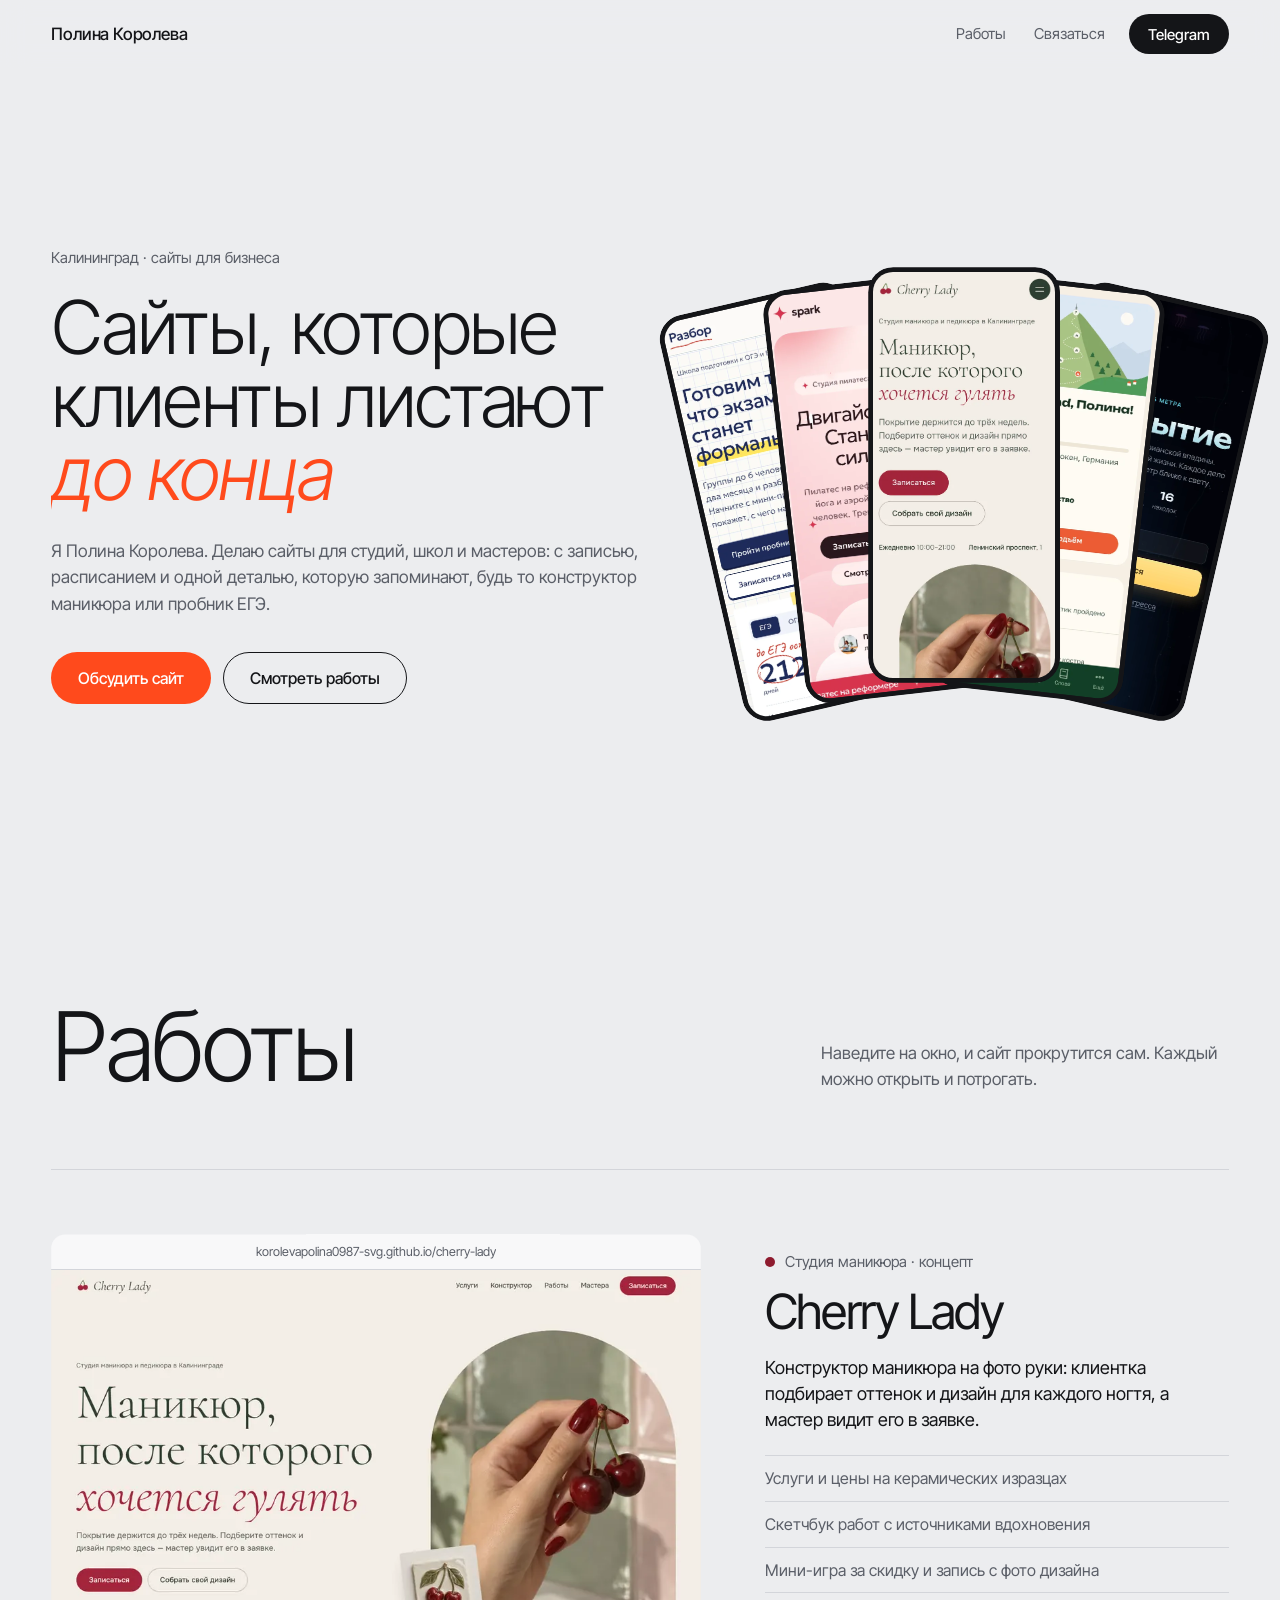
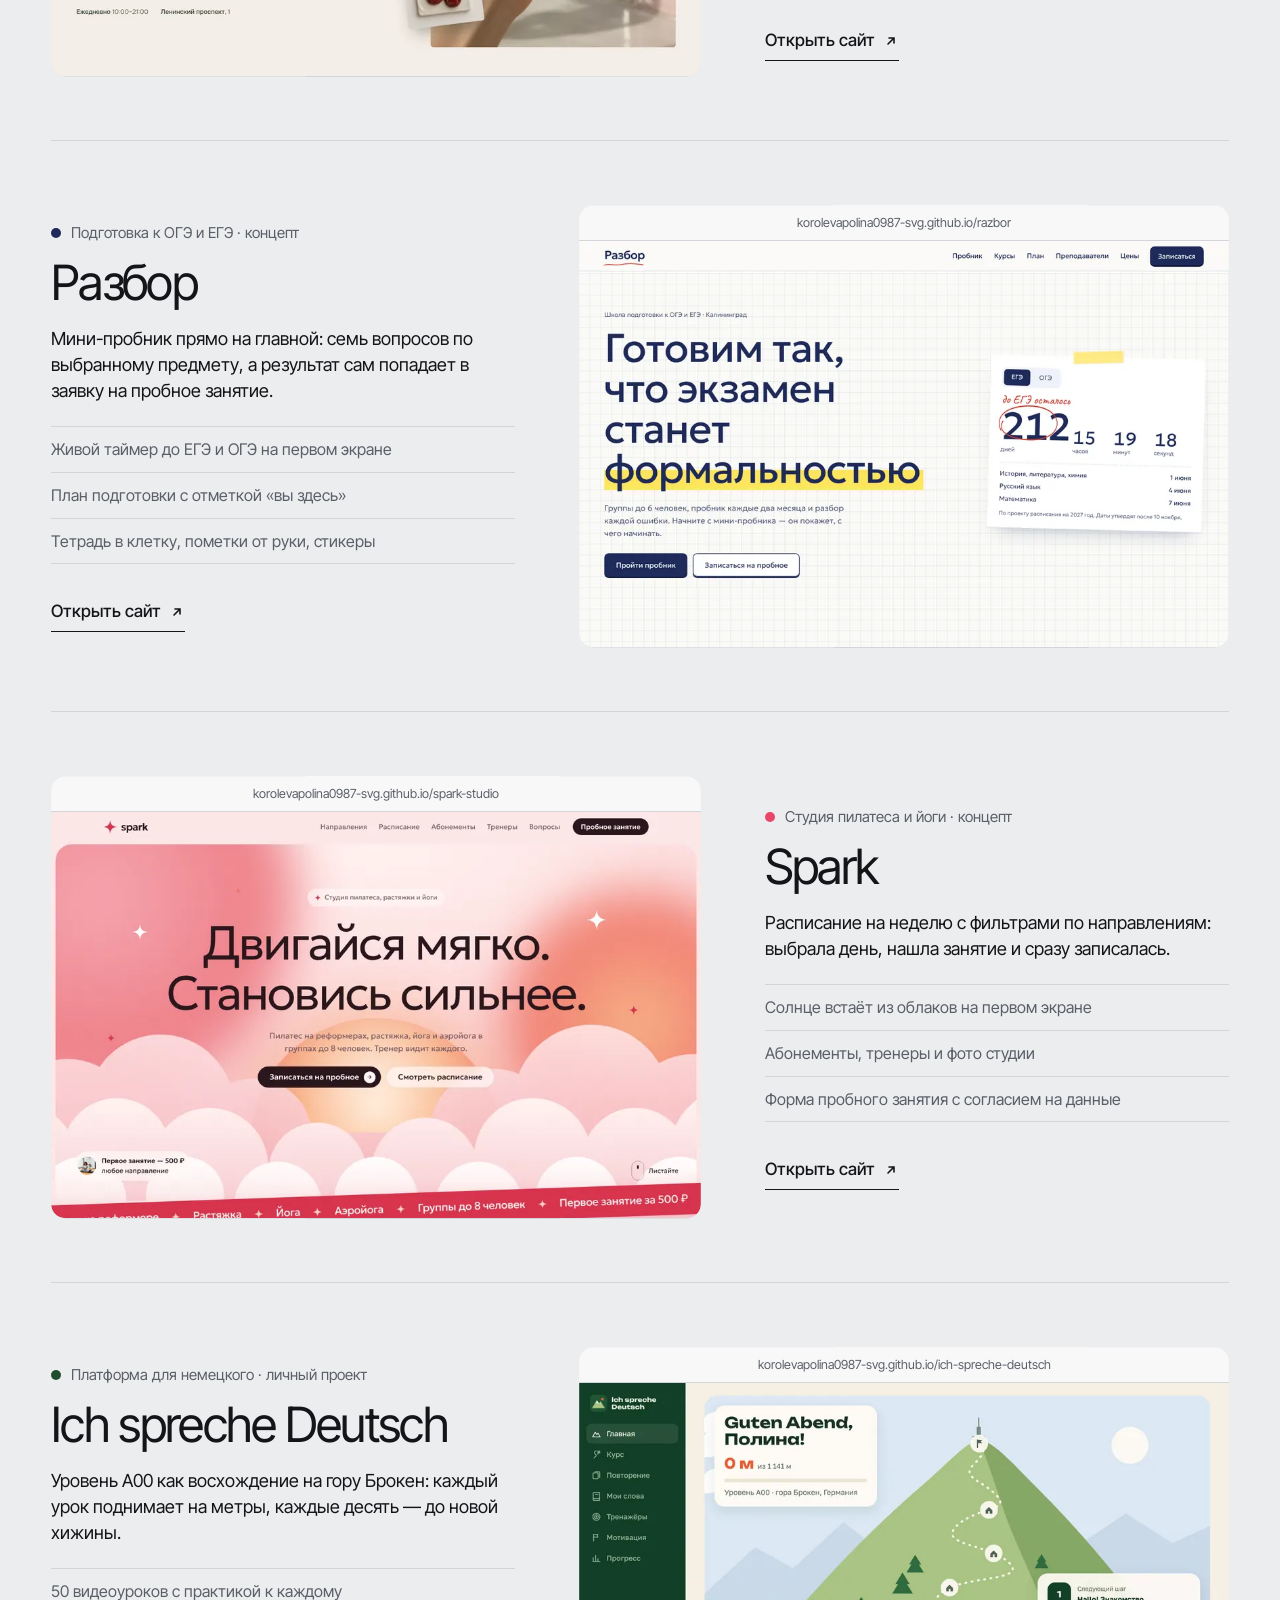
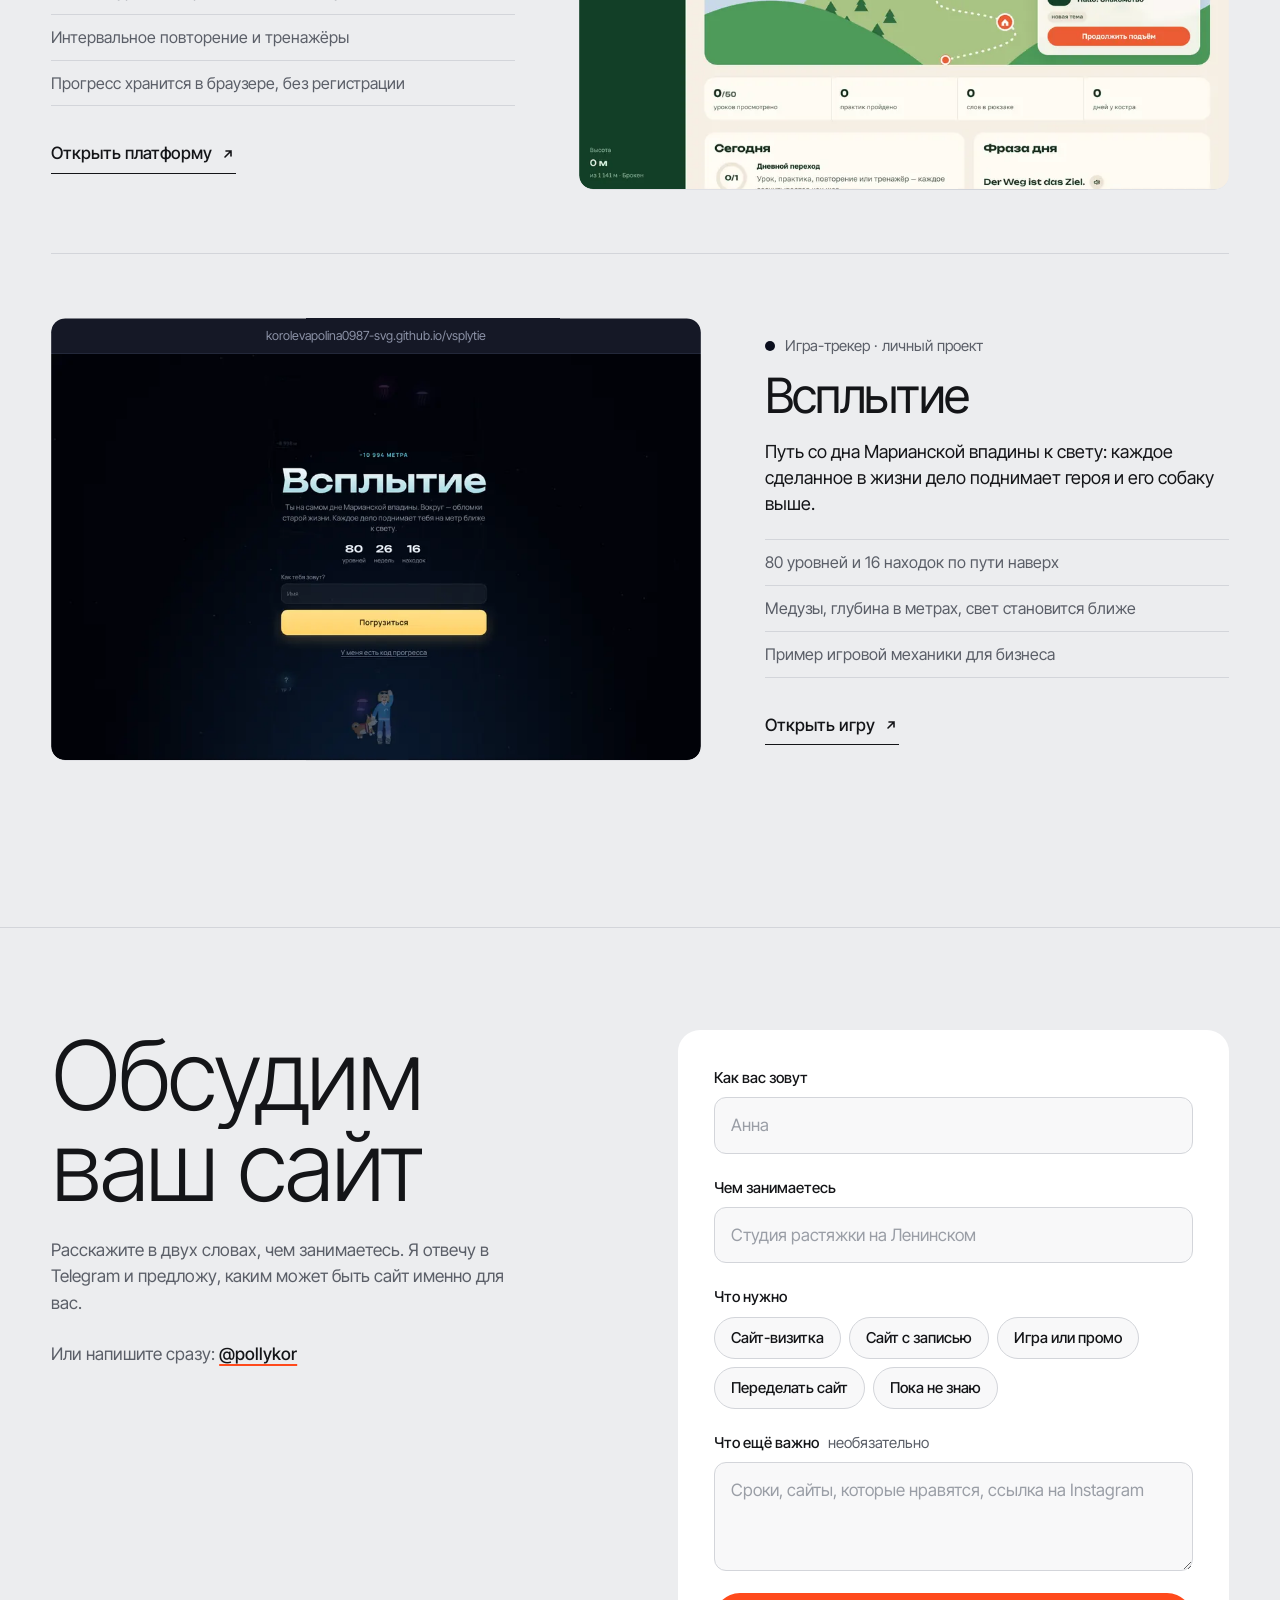
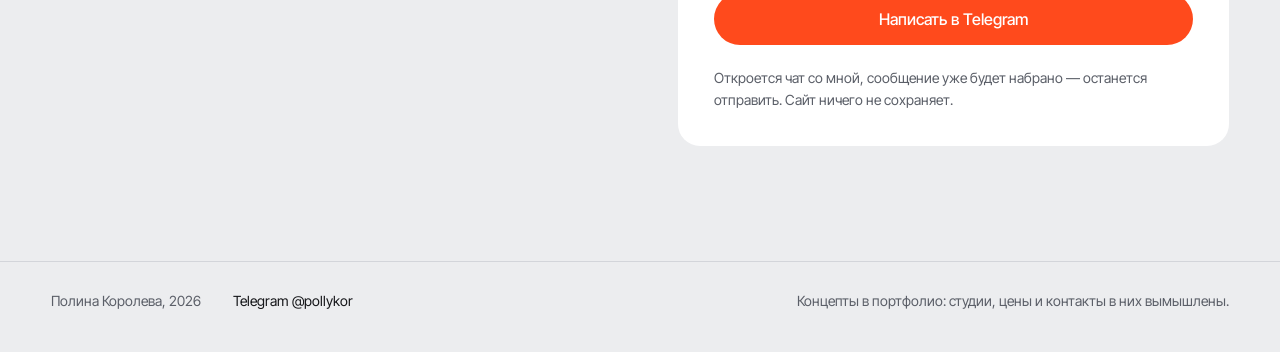
==== index.html @ 0d06ce88 "Add files via upload" ====
<!doctype html>
<html lang="ru">
<head>
<meta charset="utf-8">
<meta name="viewport" content="width=device-width, initial-scale=1">
<title>Полина Королева — сайты для бизнеса</title>
<meta name="description" content="Сайты для студий, школ и мастеров в Калининграде: с записью, расписанием и деталью, которую запоминают. Портфолио Полины Королевой.">
<meta property="og:title" content="Полина Королева — сайты для бизнеса">
<meta property="og:description" content="Пять работ: студия маникюра, школа подготовки к ЕГЭ, студия пилатеса, платформа для немецкого и игра-трекер.">
<meta property="og:image" content="assets/img/cherry-lady-phone.webp">
<meta name="theme-color" content="#ECEDEF">
<link rel="preload" href="assets/fonts/inter-tight-cyrillic-300-normal.woff2" as="font" type="font/woff2" crossorigin>
<link rel="stylesheet" href="assets/css/style.css">
<script>document.documentElement.classList.add("js")</script>
</head>
<body>

<header class="top" id="top">
  <a class="top__name" href="#top">Полина Королева</a>
  <nav class="top__nav" aria-label="Разделы">
    <a href="#works">Работы</a>
    <a href="#contact">Связаться</a>
  </nav>
  <a class="btn btn--small" href="https://t.me/pollykor" target="_blank" rel="noopener">Telegram</a>
</header>

<main>
  <section class="hero" aria-labelledby="hero-title">
    <div class="hero__text">
      <p class="kicker" data-load style="--d:0ms">Калининград · сайты для бизнеса</p>
      <h1 class="hero__title" id="hero-title">
        <span class="ln"><span style="--i:0">Сайты, которые</span></span>
        <span class="ln"><span style="--i:1">клиенты листают</span></span>
        <span class="ln"><span style="--i:2"><em>до конца</em></span></span>
      </h1>
      <p class="hero__lead" data-load style="--d:520ms">Я Полина Королева. Делаю сайты для студий, школ и мастеров: с записью, расписанием и одной деталью, которую запоминают, будь то конструктор маникюра или пробник ЕГЭ.</p>
      <div class="hero__actions" data-load style="--d:640ms">
        <a class="btn btn--signal" href="#contact" data-magnet>Обсудить сайт</a>
        <a class="btn btn--ghost" href="#works">Смотреть работы</a>
      </div>
    </div>

    <div class="fan" data-fan aria-label="Экраны работ на телефоне">
      <a class="phone" href="#w-razbor" style="--k:-2;--a:2;--tone:#1E2A5A" aria-label="Разбор">
        <img src="assets/img/razbor-phone.webp" alt="Первый экран сайта «Разбор» на телефоне" width="540" height="1169">
      </a>
      <a class="phone" href="#w-spark" style="--k:-1;--a:1;--tone:#E8476A" aria-label="Spark">
        <img src="assets/img/spark-phone.webp" alt="Первый экран сайта Spark на телефоне" width="540" height="1169">
      </a>
      <a class="phone phone--front" href="#w-cherry" style="--k:0;--a:0;--tone:#8E1B2E" aria-label="Cherry Lady">
        <img src="assets/img/cherry-lady-phone.webp" alt="Первый экран сайта Cherry Lady на телефоне" width="540" height="1169">
      </a>
      <a class="phone" href="#w-deutsch" style="--k:1;--a:1;--tone:#1F4D2E" aria-label="Ich spreche Deutsch">
        <img src="assets/img/deutsch-phone.webp" alt="Главный экран платформы Ich spreche Deutsch на телефоне" width="540" height="1169">
      </a>
      <a class="phone" href="#w-vsplytie" style="--k:2;--a:2;--tone:#0B0F1E" aria-label="Всплытие">
        <img src="assets/img/vsplytie-phone.webp" alt="Заставка игры «Всплытие» на телефоне" width="540" height="1169">
      </a>
    </div>
  </section>

  <section class="works" id="works" aria-labelledby="works-title">
    <div class="sec-head">
      <h2 id="works-title" data-split>Работы</h2>
      <p class="sec-head__note"><span class="only-hover">Наведите на окно, и сайт прокрутится сам.</span><span class="only-touch">Окна листают сайты сами.</span> Каждый можно открыть и потрогать.</p>
    </div>

    <article class="work" id="w-cherry" style="--tone:#8E1B2E">
      <a class="win" href="https://korolevapolina0987-svg.github.io/cherry-lady/" target="_blank" rel="noopener" aria-label="Открыть сайт Cherry Lady в новой вкладке">
        <span class="win__bar"><span class="win__url">korolevapolina0987-svg.github.io/cherry-lady</span></span>
        <span class="win__view"><img src="assets/img/cherry-lady-site.webp" alt="Сайт Cherry Lady целиком: услуги-изразцы, конструктор маникюра, скетчбук работ, мастера и запись" width="960" height="4895" loading="lazy"></span>
      </a>
      <div class="work__text">
        <p class="work__type"><i class="dot"></i>Студия маникюра · концепт</p>
        <h3 class="work__name">Cherry Lady</h3>
        <p class="work__key">Конструктор маникюра на фото руки: клиентка подбирает оттенок и дизайн для каждого ногтя, а мастер видит его в заявке.</p>
        <ul class="work__list">
          <li>Услуги и цены на керамических изразцах</li>
          <li>Скетчбук работ с источниками вдохновения</li>
          <li>Мини-игра за скидку и запись с фото дизайна</li>
        </ul>
        <a class="link" href="https://korolevapolina0987-svg.github.io/cherry-lady/" target="_blank" rel="noopener">Открыть сайт<svg viewBox="0 0 16 16" aria-hidden="true"><path d="M5 11 11 5M6 5h5v5"/></svg></a>
      </div>
    </article>

    <article class="work work--flip" id="w-razbor" style="--tone:#1E2A5A">
      <a class="win" href="https://korolevapolina0987-svg.github.io/razbor/" target="_blank" rel="noopener" aria-label="Открыть сайт «Разбор» в новой вкладке">
        <span class="win__bar"><span class="win__url">korolevapolina0987-svg.github.io/razbor</span></span>
        <span class="win__view"><img src="assets/img/razbor-site.webp" alt="Сайт «Разбор» целиком: таймер до экзамена, мини-пробник, курсы, план подготовки, преподаватели и цены" width="960" height="4022" loading="lazy"></span>
      </a>
      <div class="work__text">
        <p class="work__type"><i class="dot"></i>Подготовка к ОГЭ и ЕГЭ · концепт</p>
        <h3 class="work__name">Разбор</h3>
        <p class="work__key">Мини-пробник прямо на главной: семь вопросов по выбранному предмету, а результат сам попадает в заявку на пробное занятие.</p>
        <ul class="work__list">
          <li>Живой таймер до ЕГЭ и ОГЭ на первом экране</li>
          <li>План подготовки с отметкой «вы здесь»</li>
          <li>Тетрадь в клетку, пометки от руки, стикеры</li>
        </ul>
        <a class="link" href="https://korolevapolina0987-svg.github.io/razbor/" target="_blank" rel="noopener">Открыть сайт<svg viewBox="0 0 16 16" aria-hidden="true"><path d="M5 11 11 5M6 5h5v5"/></svg></a>
      </div>
    </article>

    <article class="work" id="w-spark" style="--tone:#E8476A">
      <a class="win" href="https://korolevapolina0987-svg.github.io/spark-studio/" target="_blank" rel="noopener" aria-label="Открыть сайт Spark в новой вкладке">
        <span class="win__bar"><span class="win__url">korolevapolina0987-svg.github.io/spark-studio</span></span>
        <span class="win__view"><img src="assets/img/spark-site.webp" alt="Сайт Spark целиком: облака и солнце на первом экране, направления, расписание, абонементы, тренеры и запись" width="960" height="5259" loading="lazy"></span>
      </a>
      <div class="work__text">
        <p class="work__type"><i class="dot"></i>Студия пилатеса и йоги · концепт</p>
        <h3 class="work__name">Spark</h3>
        <p class="work__key">Расписание на неделю с фильтрами по направлениям: выбрала день, нашла занятие и сразу записалась.</p>
        <ul class="work__list">
          <li>Солнце встаёт из облаков на первом экране</li>
          <li>Абонементы, тренеры и фото студии</li>
          <li>Форма пробного занятия с согласием на данные</li>
        </ul>
        <a class="link" href="https://korolevapolina0987-svg.github.io/spark-studio/" target="_blank" rel="noopener">Открыть сайт<svg viewBox="0 0 16 16" aria-hidden="true"><path d="M5 11 11 5M6 5h5v5"/></svg></a>
      </div>
    </article>

    <article class="work work--flip" id="w-deutsch" style="--tone:#1F4D2E">
      <a class="win" href="https://korolevapolina0987-svg.github.io/ich-spreche-deutsch/" target="_blank" rel="noopener" aria-label="Открыть платформу Ich spreche Deutsch в новой вкладке">
        <span class="win__bar"><span class="win__url">korolevapolina0987-svg.github.io/ich-spreche-deutsch</span></span>
        <span class="win__view"><img src="assets/img/deutsch-site.webp" alt="Платформа Ich spreche Deutsch: гора Брокен с тропой уроков, курс, тренажёры и награды" width="960" height="2400" loading="lazy"></span>
      </a>
      <div class="work__text">
        <p class="work__type"><i class="dot"></i>Платформа для немецкого · личный проект</p>
        <h3 class="work__name">Ich spreche Deutsch</h3>
        <p class="work__key">Уровень A00 как восхождение на гору Брокен: каждый урок поднимает на метры, каждые десять — до новой хижины.</p>
        <ul class="work__list">
          <li>50 видеоуроков с практикой к каждому</li>
          <li>Интервальное повторение и тренажёры</li>
          <li>Прогресс хранится в браузере, без регистрации</li>
        </ul>
        <a class="link" href="https://korolevapolina0987-svg.github.io/ich-spreche-deutsch/" target="_blank" rel="noopener">Открыть платформу<svg viewBox="0 0 16 16" aria-hidden="true"><path d="M5 11 11 5M6 5h5v5"/></svg></a>
      </div>
    </article>

    <article class="work" id="w-vsplytie" style="--tone:#0B0F1E">
      <a class="win win--dark" href="https://korolevapolina0987-svg.github.io/vsplytie/" target="_blank" rel="noopener" aria-label="Открыть игру «Всплытие» в новой вкладке">
        <span class="win__bar"><span class="win__url">korolevapolina0987-svg.github.io/vsplytie</span></span>
        <span class="win__view"><img src="assets/img/vsplytie-site.webp" alt="Игра «Всплытие»: заставка и герой с собакой на дне Марианской впадины" width="960" height="1200" loading="lazy"></span>
      </a>
      <div class="work__text">
        <p class="work__type"><i class="dot"></i>Игра-трекер · личный проект</p>
        <h3 class="work__name">Всплытие</h3>
        <p class="work__key">Путь со дна Марианской впадины к свету: каждое сделанное в жизни дело поднимает героя и его собаку выше.</p>
        <ul class="work__list">
          <li>80 уровней и 16 находок по пути наверх</li>
          <li>Медузы, глубина в метрах, свет становится ближе</li>
          <li>Пример игровой механики для бизнеса</li>
        </ul>
        <a class="link" href="https://korolevapolina0987-svg.github.io/vsplytie/" target="_blank" rel="noopener">Открыть игру<svg viewBox="0 0 16 16" aria-hidden="true"><path d="M5 11 11 5M6 5h5v5"/></svg></a>
      </div>
    </article>
  </section>

  <section class="contact" id="contact" aria-labelledby="contact-title">
    <div class="contact__intro">
      <h2 id="contact-title" data-split>Обсудим ваш сайт</h2>
      <p>Расскажите в двух словах, чем занимаетесь. Я отвечу в Telegram и предложу, каким может быть сайт именно для вас.</p>
      <p class="contact__direct">Или напишите сразу: <a href="https://t.me/pollykor" target="_blank" rel="noopener">@pollykor</a></p>
    </div>

    <form class="form" id="brief" novalidate>
      <div class="field">
        <label for="f-name">Как вас зовут</label>
        <input id="f-name" name="name" type="text" autocomplete="given-name" required placeholder="Анна">
        <span class="field__err">Напишите имя, чтобы я знала, как к вам обращаться</span>
      </div>
      <div class="field">
        <label for="f-biz">Чем занимаетесь</label>
        <input id="f-biz" name="biz" type="text" required placeholder="Студия растяжки на Ленинском">
        <span class="field__err">Пара слов о бизнесе, и я пойму, с чего начать</span>
      </div>
      <fieldset class="field">
        <legend>Что нужно</legend>
        <div class="chips">
          <label class="chip"><input type="checkbox" name="need" value="сайт-визитка"><span>Сайт-визитка</span></label>
          <label class="chip"><input type="checkbox" name="need" value="сайт с записью или заявками"><span>Сайт с записью</span></label>
          <label class="chip"><input type="checkbox" name="need" value="игра или промо для клиентов"><span>Игра или промо</span></label>
          <label class="chip"><input type="checkbox" name="need" value="переделать старый сайт"><span>Переделать сайт</span></label>
          <label class="chip"><input type="checkbox" name="need" value="пока не знаю, нужен совет"><span>Пока не знаю</span></label>
        </div>
      </fieldset>
      <div class="field">
        <label for="f-msg">Что ещё важно <span class="opt">необязательно</span></label>
        <textarea id="f-msg" name="msg" rows="3" placeholder="Сроки, сайты, которые нравятся, ссылка на Instagram"></textarea>
      </div>
      <button class="btn btn--signal btn--wide" type="submit"><span class="btn__label" data-label>Написать в Telegram</span></button>
      <p class="form__note" data-note>Откроется чат со мной, сообщение уже будет набрано — останется отправить. Сайт ничего не сохраняет.</p>
    </form>
  </section>
</main>

<footer class="foot">
  <span>Полина Королева, 2026</span>
  <a href="https://t.me/pollykor" target="_blank" rel="noopener">Telegram @pollykor</a>
  <span class="foot__note">Концепты в портфолио: студии, цены и контакты в них вымышлены.</span>
</footer>

<div class="cursor" aria-hidden="true"><span>Открыть сайт</span></div>

<script src="assets/js/main.js" defer></script>
</body>
</html>
---- assets/css/style.css ----
@font-face{font-family:"Inter Tight";font-style:normal;font-weight:300;font-display:swap;src:url(../fonts/inter-tight-cyrillic-300-normal.woff2) format("woff2");unicode-range:U+0301,U+0400-045F,U+0490-0491,U+04B0-04B1,U+2116}
@font-face{font-family:"Inter Tight";font-style:normal;font-weight:300;font-display:swap;src:url(../fonts/inter-tight-latin-300-normal.woff2) format("woff2");unicode-range:U+0000-00FF,U+0131,U+0152-0153,U+02BB-02BC,U+02C6,U+02DA,U+02DC,U+2000-206F,U+20AC,U+2122,U+2191,U+2193,U+2212,U+2215,U+FEFF,U+FFFD}
@font-face{font-family:"Inter Tight";font-style:italic;font-weight:300;font-display:swap;src:url(../fonts/inter-tight-cyrillic-300-italic.woff2) format("woff2");unicode-range:U+0301,U+0400-045F,U+0490-0491,U+04B0-04B1,U+2116}
@font-face{font-family:"Inter Tight";font-style:italic;font-weight:300;font-display:swap;src:url(../fonts/inter-tight-latin-300-italic.woff2) format("woff2");unicode-range:U+0000-00FF,U+0131,U+0152-0153,U+02BB-02BC,U+02C6,U+02DA,U+02DC,U+2000-206F,U+20AC,U+2122,U+2191,U+2193,U+2212,U+2215,U+FEFF,U+FFFD}
@font-face{font-family:"Inter Tight";font-style:normal;font-weight:400;font-display:swap;src:url(../fonts/inter-tight-cyrillic-400-normal.woff2) format("woff2");unicode-range:U+0301,U+0400-045F,U+0490-0491,U+04B0-04B1,U+2116}
@font-face{font-family:"Inter Tight";font-style:normal;font-weight:400;font-display:swap;src:url(../fonts/inter-tight-latin-400-normal.woff2) format("woff2");unicode-range:U+0000-00FF,U+0131,U+0152-0153,U+02BB-02BC,U+02C6,U+02DA,U+02DC,U+2000-206F,U+20AC,U+2122,U+2191,U+2193,U+2212,U+2215,U+FEFF,U+FFFD}
@font-face{font-family:"Inter Tight";font-style:normal;font-weight:500;font-display:swap;src:url(../fonts/inter-tight-cyrillic-500-normal.woff2) format("woff2");unicode-range:U+0301,U+0400-045F,U+0490-0491,U+04B0-04B1,U+2116}
@font-face{font-family:"Inter Tight";font-style:normal;font-weight:500;font-display:swap;src:url(../fonts/inter-tight-latin-500-normal.woff2) format("woff2");unicode-range:U+0000-00FF,U+0131,U+0152-0153,U+02BB-02BC,U+02C6,U+02DA,U+02DC,U+2000-206F,U+20AC,U+2122,U+2191,U+2193,U+2212,U+2215,U+FEFF,U+FFFD}

:root{
  /* мир: витрина — спокойный туман, графит и один сигнальный цвет */
  --fog:#ECEDEF;
  --paper:#F8F8F9;
  --white:#FFFFFF;
  --ink:#141518;
  --graphite:#5B5F68;
  --line:#D3D5DA;
  --signal:#FF4A1C;
  --signal-ink:#D93A10;

  --font:"Inter Tight",system-ui,-apple-system,"Segoe UI",sans-serif;
  --r-win:14px; --r-card:22px;
  --pad:clamp(16px,4vw,56px);
  --max:1280px;

  --ease-out:cubic-bezier(.22,1,.36,1);
  --ease-expo:cubic-bezier(.16,1,.3,1);
  --ease-in-out:cubic-bezier(.76,0,.24,1);
  --ease-soft:cubic-bezier(.33,1,.68,1);
  --t-press:140ms; --t-hover:180ms; --t-ui:240ms;
}

*,*::before,*::after{box-sizing:border-box}
html{-webkit-text-size-adjust:100%;scroll-behavior:smooth;scroll-padding-top:80px}
body{margin:0;background:var(--fog);color:var(--ink);font:400 17px/1.55 var(--font);-webkit-font-smoothing:antialiased}
main{overflow-x:clip}
img{display:block;max-width:100%;height:auto}
a{color:inherit}
::selection{background:var(--signal);color:#fff}
:focus-visible{outline:2px solid var(--signal);outline-offset:3px;border-radius:6px}
h1,h2,h3{margin:0;font-weight:300;letter-spacing:-.035em}
p{margin:0}

/* кнопки */
.btn{display:inline-flex;align-items:center;justify-content:center;gap:10px;min-height:52px;padding:0 26px;border-radius:999px;border:1px solid transparent;font:500 16px/1 var(--font);text-decoration:none;cursor:pointer;transition:background var(--t-hover) var(--ease-out),color var(--t-hover),border-color var(--t-hover),transform var(--t-press) var(--ease-out),translate .5s var(--ease-out)}
.btn:active{transform:scale(.96)}
.btn--signal{background:var(--signal);color:#fff}
.btn--ghost{border-color:var(--ink);color:var(--ink)}
.btn--small{min-height:40px;padding:0 18px;font-size:15px;background:var(--ink);color:#fff}
.btn--wide{width:100%}
@media (hover:hover) and (pointer:fine){
  .btn--signal:hover{background:var(--signal-ink)}
  .btn--ghost:hover{background:var(--ink);color:#fff}
  .btn--small:hover{background:var(--signal)}
}

/* шапка */
.top{position:sticky;top:0;z-index:20;display:flex;align-items:center;gap:24px;padding:14px var(--pad);background:color-mix(in srgb,var(--fog) 82%,transparent);backdrop-filter:blur(14px);-webkit-backdrop-filter:blur(14px);border-bottom:1px solid transparent;transition:border-color var(--t-ui)}
.top.is-scrolled{border-bottom-color:var(--line)}
.top__name{font-weight:500;font-size:17px;letter-spacing:-.01em;text-decoration:none;margin-right:auto}
.top__nav{display:flex;gap:28px}
.top__nav a{text-decoration:none;color:var(--graphite);font-size:15px;transition:color var(--t-hover)}
.top__nav a:hover{color:var(--ink)}
@media (max-width:640px){.top__nav{display:none}}

/* первый экран */
.hero{max-width:var(--max);margin:0 auto;padding:clamp(40px,8vh,96px) var(--pad) clamp(64px,10vh,120px);display:grid;grid-template-columns:minmax(0,1.15fr) minmax(0,1fr);gap:40px;align-items:center;min-height:calc(100svh - 70px)}
.kicker{font-size:15px;color:var(--graphite);margin-bottom:22px}
.hero__title{font-size:clamp(44px,5.8vw,92px);line-height:.98}
.hero__title em{font-style:italic;color:var(--signal)}
.ln{display:block;overflow:clip;padding-bottom:.1em;margin-bottom:-.1em}
.ln>span{display:inline-block}
.hero__lead{max-width:34em;margin-top:28px;color:var(--graphite);font-size:clamp(17px,1.35vw,19px)}
.hero__actions{display:flex;flex-wrap:wrap;gap:12px;margin-top:34px}

/* веер телефонов — главный момент */
.fan{--w:clamp(150px,15vw,224px);--step:calc(var(--w)*.44);--mx:0;--my:0;position:relative;height:calc(var(--w)*2.35);display:grid;place-items:center}
.phone{position:absolute;left:50%;top:50%;width:var(--w);aspect-ratio:540/1169;margin:calc(var(--w)*-1.0825) 0 0 calc(var(--w)*-.5);
  border-radius:calc(var(--w)*.13);border:calc(var(--w)*.03) solid var(--ink);background:var(--ink);overflow:hidden;clip-path:inset(0 round calc(var(--w)*.13));-webkit-clip-path:inset(0 round calc(var(--w)*.13));
  z-index:calc(10 - var(--a));
  --z:calc((3 - var(--a)) * 9px);
  translate:calc(var(--k) * var(--step) + var(--mx) * var(--z)) calc(var(--a) * var(--w) * .07 + var(--my) * var(--z));
  rotate:calc(var(--k) * 6.5deg);
  transition:translate 1s var(--ease-soft),transform .45s var(--ease-out),box-shadow .45s var(--ease-out);
  box-shadow:0 30px 60px -30px rgba(20,21,24,.45)}
.phone img{width:100%;height:100%;object-fit:cover}
@media (hover:hover) and (pointer:fine){
  .phone:hover{transform:translateY(-18px) scale(1.03);box-shadow:0 40px 70px -28px color-mix(in srgb,var(--tone) 70%,transparent)}
}

/* заголовки разделов */
.sec-head{display:flex;flex-wrap:wrap;align-items:flex-end;justify-content:space-between;gap:16px 40px;margin-bottom:clamp(40px,6vw,80px)}
.sec-head h2,.contact h2{font-size:clamp(48px,7.5vw,112px);line-height:.95}
.sec-head__note{max-width:24em;color:var(--graphite)}
.only-touch{display:none}
@media (hover:none),(pointer:coarse){.only-hover{display:none}.only-touch{display:inline}}
.wm{display:inline-block;overflow:clip;padding-bottom:.08em;margin-bottom:-.08em;vertical-align:top}
.wi{display:inline-block}

/* работы */
.works{max-width:var(--max);margin:0 auto;padding:clamp(48px,8vw,120px) var(--pad)}
.work{display:grid;grid-template-columns:minmax(0,7fr) minmax(0,5fr);gap:clamp(28px,5vw,72px);align-items:center;padding:clamp(36px,5vw,64px) 0;border-top:1px solid var(--line)}
.work--flip{grid-template-columns:minmax(0,5fr) minmax(0,7fr)}
.work--flip .win{order:2}
.work__type{display:flex;align-items:center;gap:10px;font-size:15px;color:var(--graphite)}
.dot{width:10px;height:10px;border-radius:50%;background:var(--tone);flex:none}
.work__name{font-size:clamp(34px,3.8vw,56px);line-height:1.02;margin:14px 0 18px;font-weight:400}
.work__key{font-size:clamp(18px,1.4vw,20px);line-height:1.45}
.work__list{list-style:none;padding:0;margin:22px 0 28px;color:var(--graphite);font-size:16px}
.work__list li{padding:10px 0;border-bottom:1px solid var(--line)}
.work__list li:first-child{border-top:1px solid var(--line)}
.link{display:inline-flex;align-items:center;gap:8px;font-weight:500;text-decoration:none;padding:6px 0;border-bottom:1.5px solid var(--ink);transition:color var(--t-hover),border-color var(--t-hover)}
.link svg{width:16px;height:16px;fill:none;stroke:currentColor;stroke-width:1.6;stroke-linecap:round;transition:transform var(--t-ui) var(--ease-out)}
@media (hover:hover) and (pointer:fine){.link:hover{color:var(--signal);border-color:var(--signal)}.link:hover svg{transform:translate(2px,-2px)}}

/* окно браузера, которое листает сайт */
.win{display:block;text-decoration:none;background:var(--white);border-radius:var(--r-win);overflow:hidden;clip-path:inset(0 round var(--r-win));-webkit-clip-path:inset(0 round var(--r-win));box-shadow:0 1px 0 var(--line),0 40px 80px -48px rgba(20,21,24,.5);transition:box-shadow .5s var(--ease-out)}
.win__bar{display:flex;align-items:center;justify-content:center;height:36px;padding:0 16px;background:var(--paper);border-bottom:1px solid var(--line)}
.win--dark .win__bar{background:#151826;border-color:#23283a}
.win__url{font-size:12.5px;color:var(--graphite);white-space:nowrap;overflow:hidden;text-overflow:ellipsis;max-width:100%}
.win--dark .win__url{color:#8b91a6}
.win__view{display:block;position:relative;aspect-ratio:16/10;overflow:hidden;background:var(--fog)}
.win__view img{width:100%;translate:0 0;transition:translate 1.1s var(--ease-out)}
.win.is-play .win__view img{translate:0 var(--dist,0px);transition:translate var(--dur,6s) cubic-bezier(.45,0,.55,1)}
.win.is-loop .win__view img{animation:win-loop var(--loop,14s) ease-in-out infinite}
@keyframes win-loop{0%,8%{translate:0 0}46%,58%{translate:0 var(--dist,0px)}92%,100%{translate:0 0}}
@media (hover:hover) and (pointer:fine){.win:hover{box-shadow:0 1px 0 var(--line),0 50px 90px -46px color-mix(in srgb,var(--tone) 75%,transparent)}}

/* курсор над окном */
.cursor{position:fixed;left:0;top:0;z-index:50;pointer-events:none;translate:var(--cx,-200px) var(--cy,-200px)}
.cursor span{display:block;padding:12px 18px;margin:-22px 0 0 -60px;border-radius:999px;background:var(--signal);color:#fff;font-weight:500;font-size:14px;white-space:nowrap;scale:0;transition:scale .3s var(--ease-out)}
.cursor.is-on span{scale:1}
@media (hover:none),(pointer:coarse){.cursor{display:none}}

/* связаться */
.contact{max-width:var(--max);margin:0 auto;padding:clamp(48px,8vw,120px) var(--pad) clamp(64px,9vw,140px);display:grid;grid-template-columns:minmax(0,1fr) minmax(0,1fr);gap:clamp(32px,6vw,96px);align-items:start;border-top:1px solid var(--line)}
.contact__intro p{margin-top:24px;max-width:28em;color:var(--graphite);font-size:clamp(17px,1.35vw,19px)}
.contact__direct a{color:var(--ink);font-weight:500;text-decoration-color:var(--signal);text-underline-offset:4px;text-decoration-thickness:2px}
.form{background:var(--white);border-radius:var(--r-card);padding:clamp(22px,3vw,36px);display:grid;gap:22px}
.field{border:0;margin:0;padding:0;min-width:0;display:grid;gap:8px}
.field label,.field legend{font-weight:500;font-size:15px;padding:0}
.field legend{margin-bottom:8px}
.opt{font-weight:400;color:var(--graphite);margin-left:6px}
.field input,.field textarea{width:100%;font:inherit;color:var(--ink);background:var(--paper);border:1px solid var(--line);border-radius:12px;padding:14px 16px;transition:border-color var(--t-hover),background var(--t-hover)}
.field textarea{resize:vertical;min-height:96px}
.field input::placeholder,.field textarea::placeholder{color:#9a9ea6}
.field input:focus,.field textarea:focus{outline:none;border-color:var(--ink);background:var(--white)}
.field__err{display:none;font-size:14px;color:var(--signal-ink)}
.field.is-error input{border-color:var(--signal)}
.field.is-error .field__err{display:block}
.field.is-shaking{animation:shake .4s var(--ease-out)}
@keyframes shake{20%{translate:-6px 0}40%{translate:5px 0}60%{translate:-3px 0}80%{translate:2px 0}}
.chips{display:flex;flex-wrap:wrap;gap:8px}
.chip{position:relative;cursor:pointer}
.chip input{position:absolute;opacity:0;width:1px;height:1px}
.chip span{display:inline-flex;align-items:center;min-height:42px;padding:0 16px;border-radius:999px;border:1px solid var(--line);background:var(--paper);font-size:15px;transition:background var(--t-hover),color var(--t-hover),border-color var(--t-hover),transform var(--t-press)}
.chip:active span{transform:scale(.95)}
.chip input:checked+span{background:var(--ink);border-color:var(--ink);color:#fff}
.chip input:focus-visible+span{outline:2px solid var(--signal);outline-offset:2px}
@media (hover:hover) and (pointer:fine){.chip:hover span{border-color:var(--ink)}}
.btn__label{display:inline-block}
.btn__label.is-swap{animation:label-in .35s var(--ease-out)}
@keyframes label-in{from{opacity:0;translate:0 8px}}
.form__note{font-size:14px;color:var(--graphite)}

/* подвал */
.foot{max-width:var(--max);margin:0 auto;padding:28px var(--pad) 40px;display:flex;flex-wrap:wrap;gap:10px 32px;font-size:14px;color:var(--graphite);border-top:1px solid var(--line)}
.foot a{text-decoration:none;color:var(--ink)}
.foot__note{margin-left:auto}

/* мобильная версия */
@media (max-width:900px){
  .hero{grid-template-columns:1fr;min-height:0;gap:28px;padding-top:28px}
  .fan{--w:clamp(132px,38vw,200px);--step:calc(var(--w)*.34);height:calc(var(--w)*2.45);margin:0 calc(var(--pad)*-1)}
  .work,.work--flip{grid-template-columns:1fr}
  .work--flip .win{order:0}
  .contact{grid-template-columns:1fr}
  .foot__note{margin-left:0}
}
@media (max-width:640px){
  .hero__actions .btn{flex:1 1 auto}
  .win__bar{height:30px}
  .win__url{font-size:11px}
}

/* ——— движение ——— */
@media (prefers-reduced-motion:no-preference){
  .js .ln>span{translate:0 105%;animation:rise 1s var(--ease-expo) forwards;animation-delay:calc(180ms + var(--i) * 120ms)}
  .js [data-load]{opacity:0;translate:0 14px;animation:fade-up .8s var(--ease-out) forwards;animation-delay:var(--d)}
  .js .phone{animation:deal 1.2s var(--ease-expo) backwards;animation-delay:calc(420ms + var(--a) * 110ms)}

  .js .wi{translate:0 110%;transition:translate .9s var(--ease-expo);transition-delay:calc(var(--i) * 55ms)}
  .js .is-in .wi{translate:0 0}

  .js .work .win{clip-path:inset(100% 0 0 0 round var(--r-win));-webkit-clip-path:inset(100% 0 0 0 round var(--r-win));transition:clip-path 1.2s var(--ease-in-out),-webkit-clip-path 1.2s var(--ease-in-out),box-shadow .5s var(--ease-out)}
  .js .work .win__view{scale:1.12;transition:scale 1.6s var(--ease-soft)}
  .js .work.is-in .win{clip-path:inset(0 round var(--r-win));-webkit-clip-path:inset(0 round var(--r-win))}
  .js .work.is-in .win__view{scale:1}
  .js .work__text>*{opacity:0;translate:0 18px;transition:opacity .7s var(--ease-out),translate .8s var(--ease-out);transition-delay:calc(450ms + var(--i,0) * 70ms)}
  .js .work.is-in .work__text>*{opacity:1;translate:0 0}

  .js .contact__intro p,.js .form{opacity:0;translate:0 24px;transition:opacity .8s var(--ease-out),translate .9s var(--ease-out)}
  .js .contact.is-in .contact__intro p{opacity:1;translate:0 0;transition-delay:.3s}
  .js .contact.is-in .form{opacity:1;translate:0 0;transition-delay:.45s}
}
@keyframes rise{to{translate:0 0}}
@keyframes fade-up{to{opacity:1;translate:0 0}}
@keyframes deal{from{translate:0 40%;rotate:0deg;opacity:0}}

@media (prefers-reduced-motion:reduce){
  html{scroll-behavior:auto}
  .win.is-loop .win__view img{animation:none}
  .phone{transition:none}
}
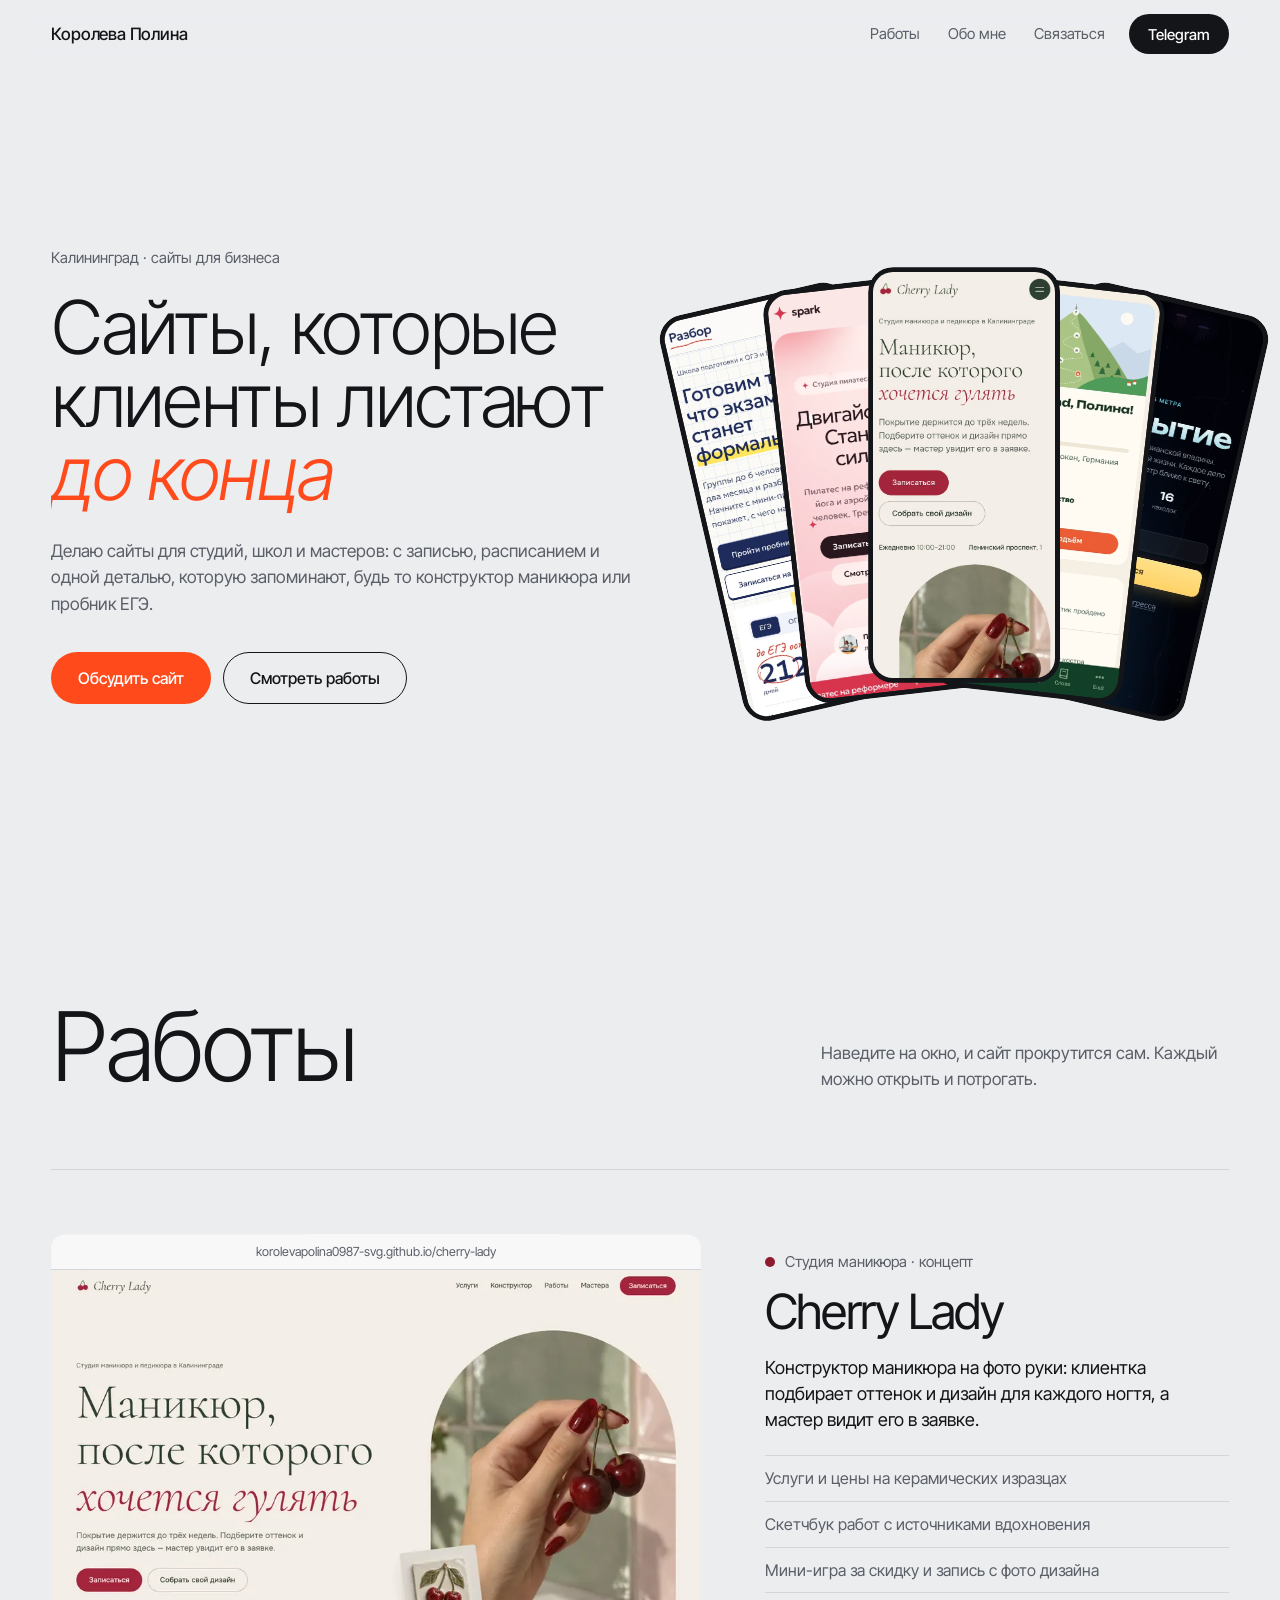
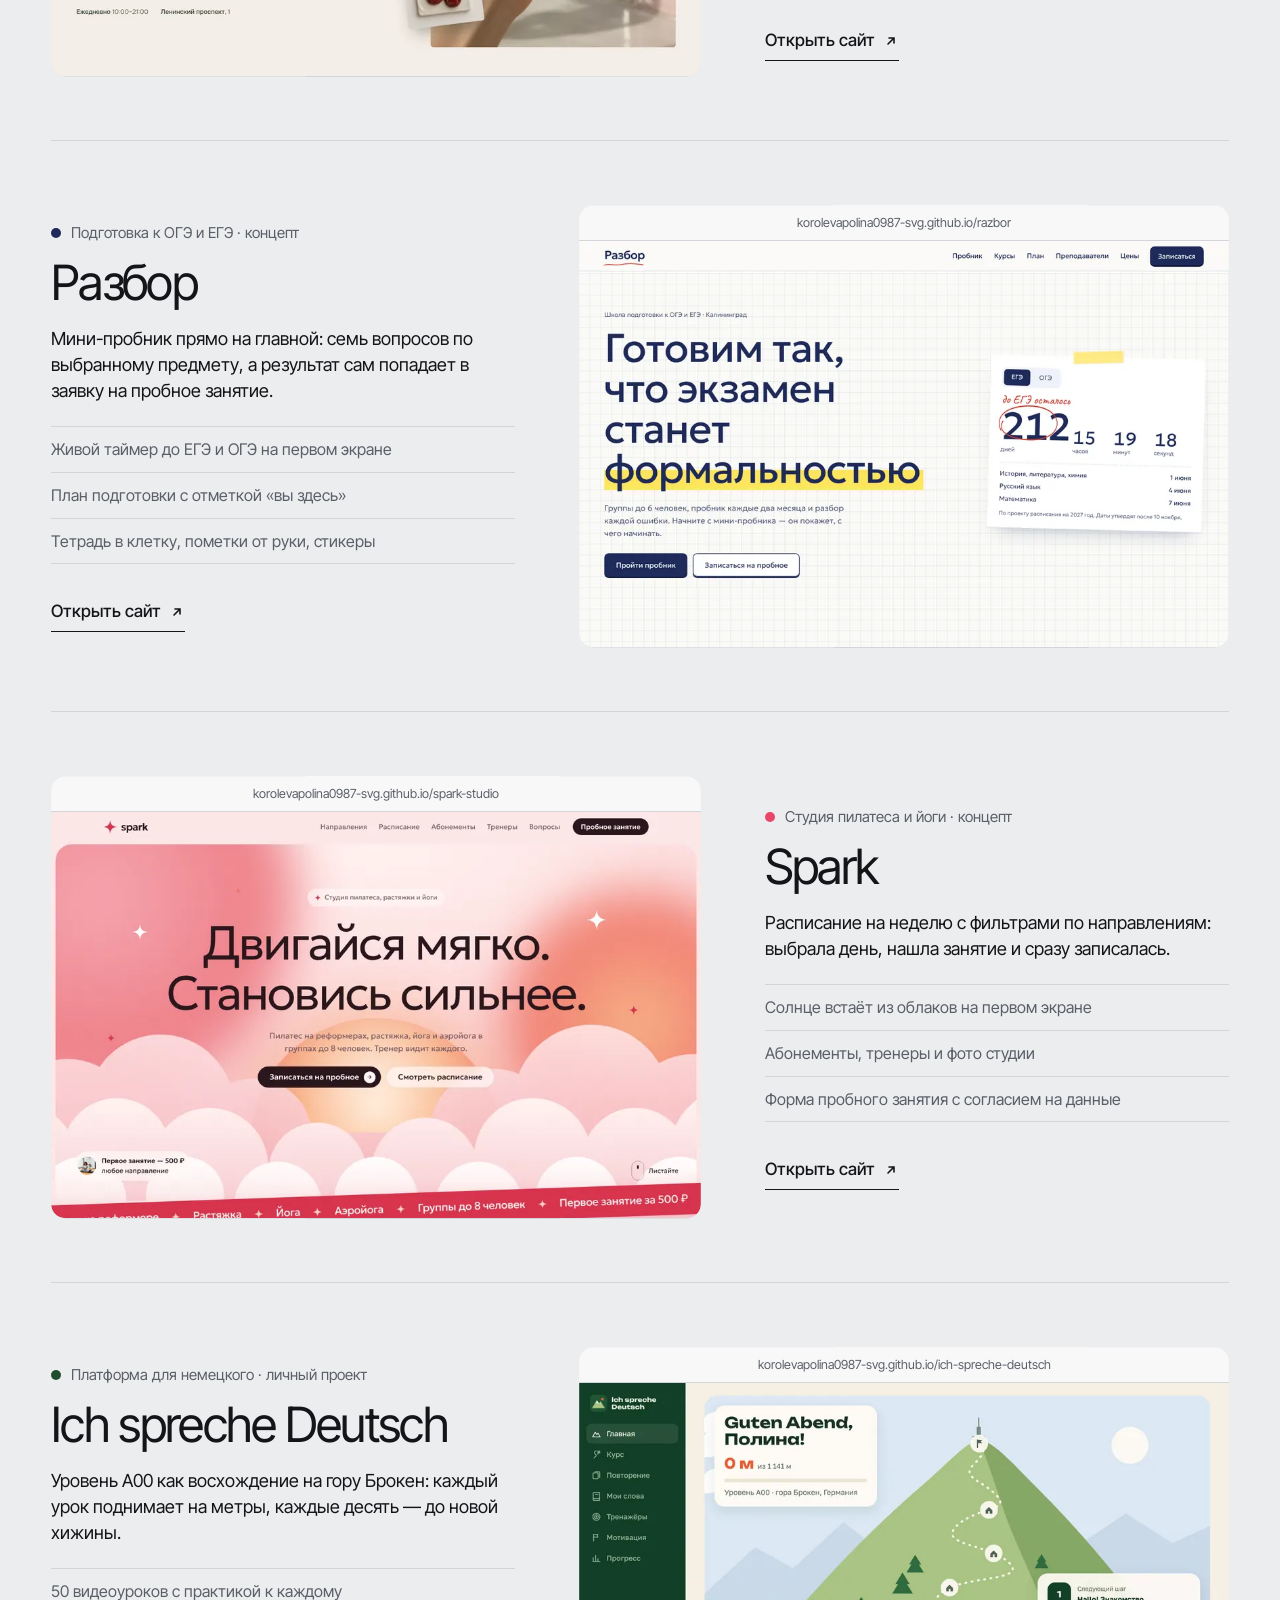
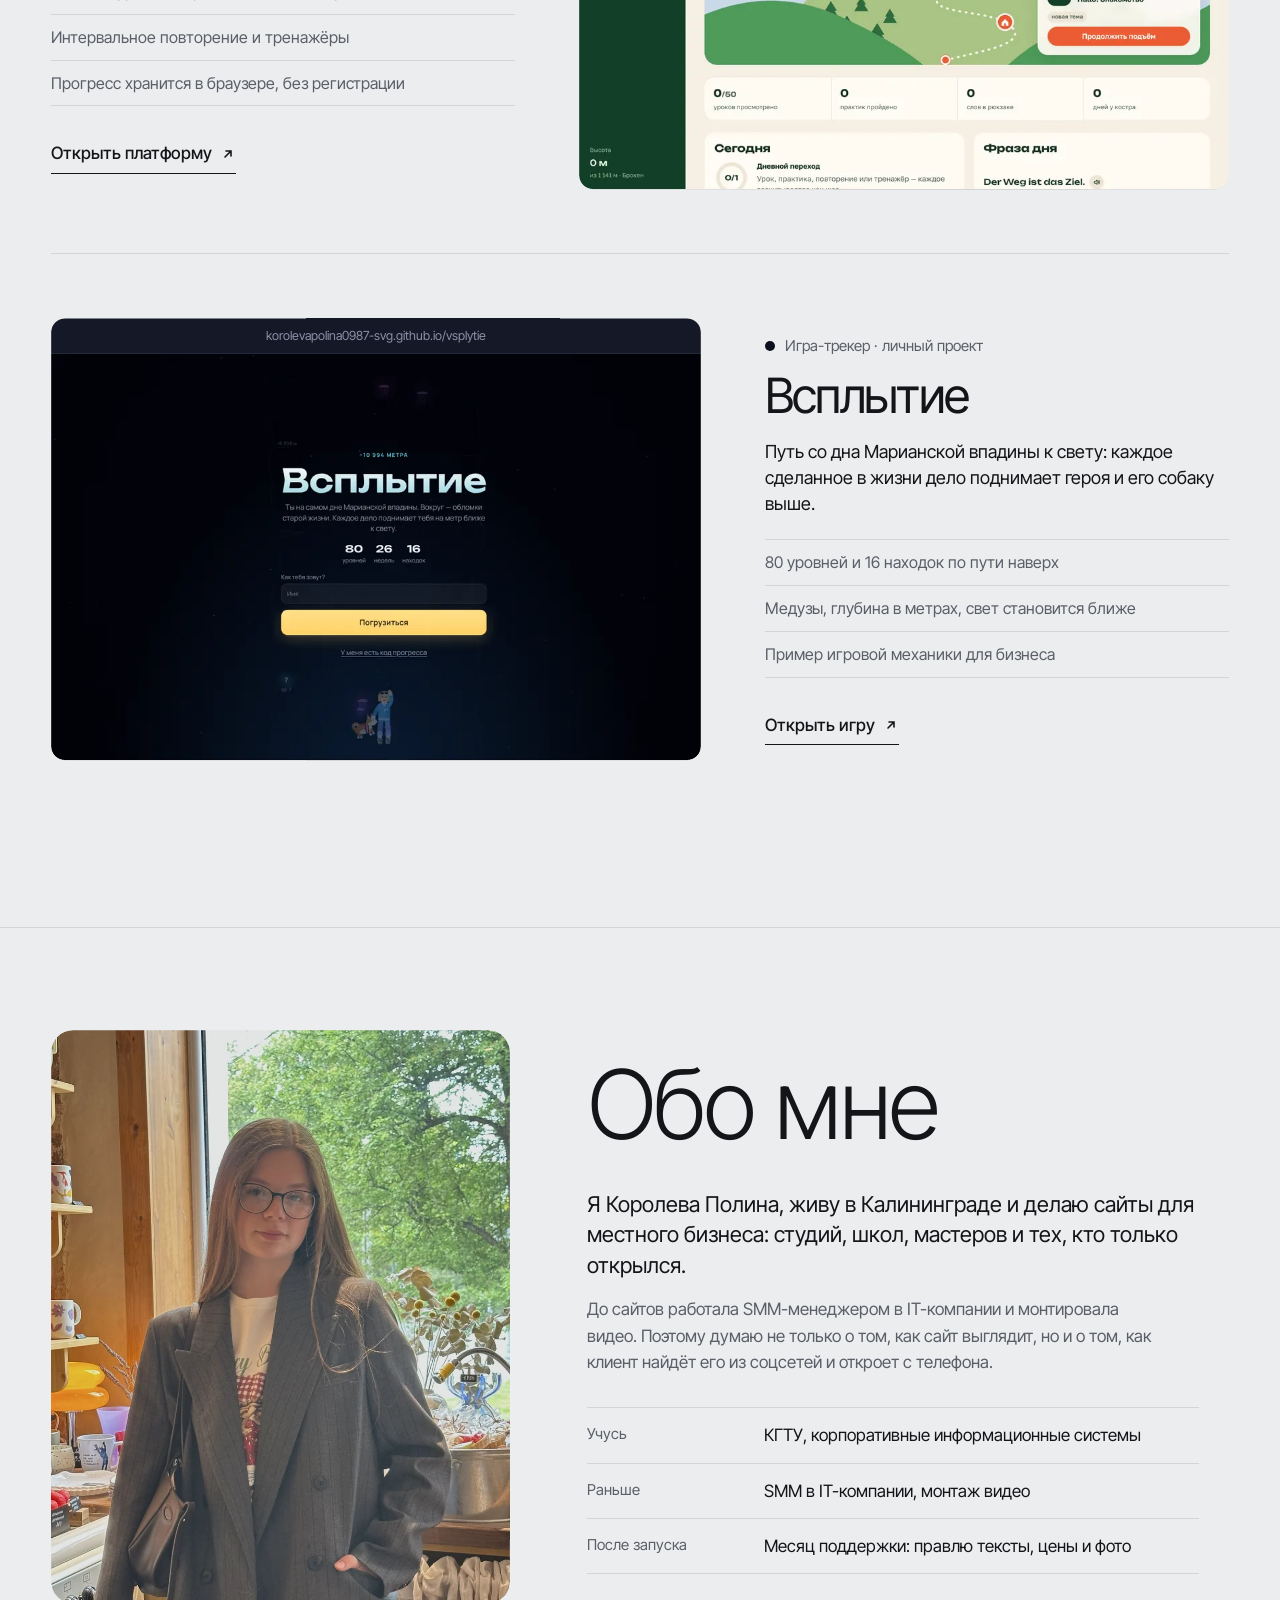
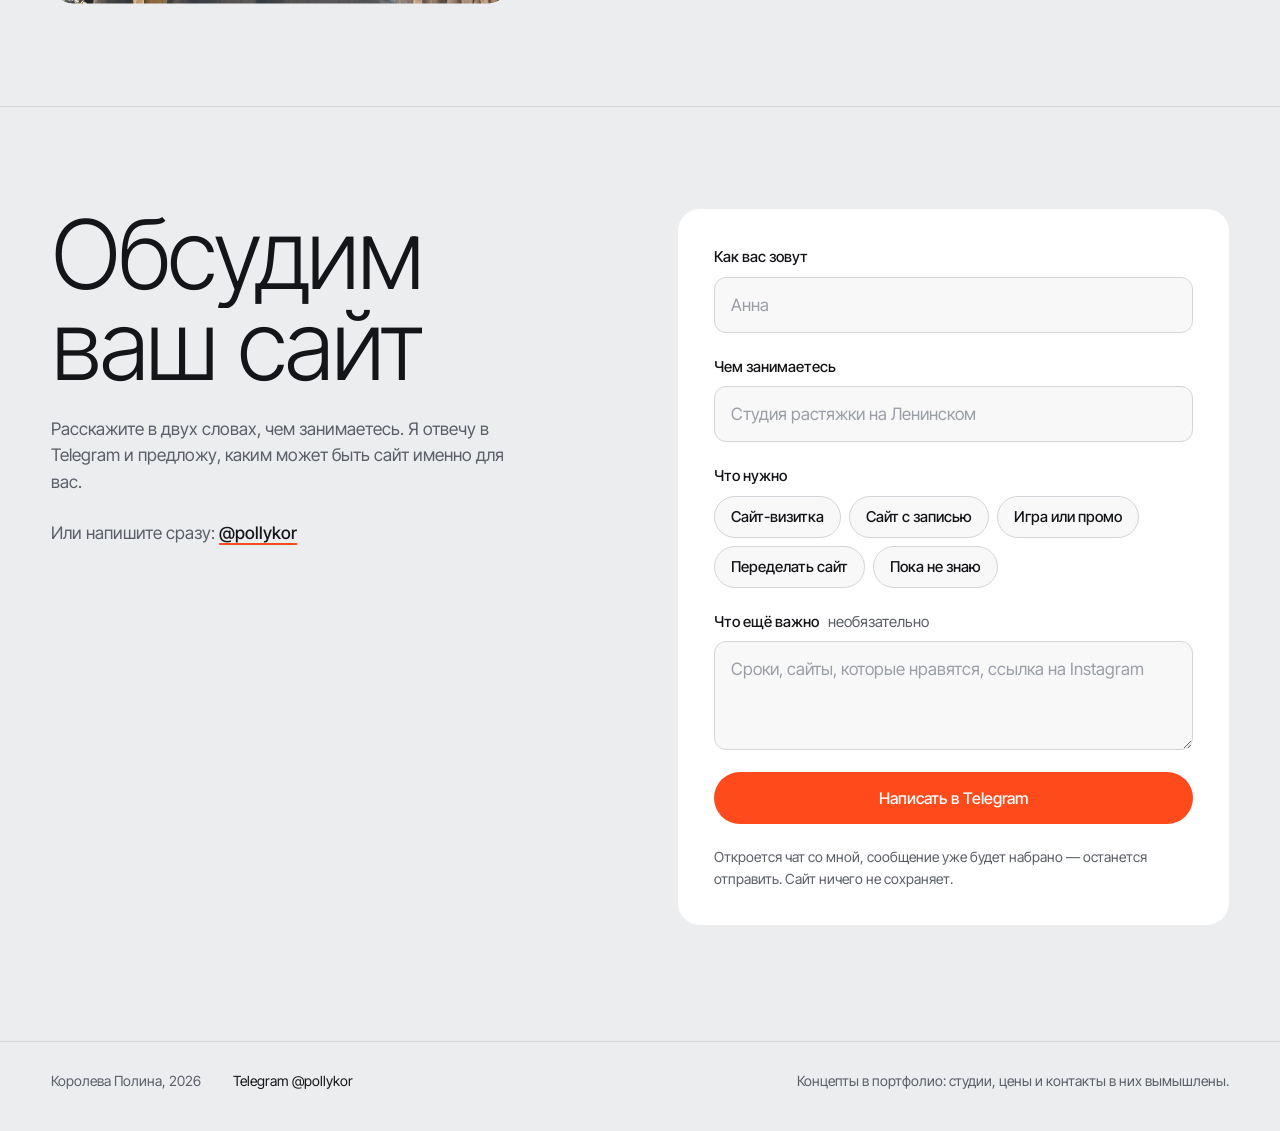
==== commit 35d93224: "Add files via upload" ====
--- a/index.html
+++ b/index.html
@@ -3,9 +3,9 @@
 <head>
 <meta charset="utf-8">
 <meta name="viewport" content="width=device-width, initial-scale=1">
-<title>Полина Королева — сайты для бизнеса</title>
-<meta name="description" content="Сайты для студий, школ и мастеров в Калининграде: с записью, расписанием и деталью, которую запоминают. Портфолио Полины Королевой.">
-<meta property="og:title" content="Полина Королева — сайты для бизнеса">
+<title>Королева Полина — сайты для бизнеса</title>
+<meta name="description" content="Сайты для студий, школ и мастеров в Калининграде: с записью, расписанием и деталью, которую запоминают. Портфолио Королевой Полины.">
+<meta property="og:title" content="Королева Полина — сайты для бизнеса">
 <meta property="og:description" content="Пять работ: студия маникюра, школа подготовки к ЕГЭ, студия пилатеса, платформа для немецкого и игра-трекер.">
 <meta property="og:image" content="assets/img/cherry-lady-phone.webp">
 <meta name="theme-color" content="#ECEDEF">
@@ -16,9 +16,10 @@
 <body>
 
 <header class="top" id="top">
-  <a class="top__name" href="#top">Полина Королева</a>
+  <a class="top__name" href="#top">Королева Полина</a>
   <nav class="top__nav" aria-label="Разделы">
     <a href="#works">Работы</a>
+    <a href="#about">Обо мне</a>
     <a href="#contact">Связаться</a>
   </nav>
   <a class="btn btn--small" href="https://t.me/pollykor" target="_blank" rel="noopener">Telegram</a>
@@ -33,7 +34,7 @@
         <span class="ln"><span style="--i:1">клиенты листают</span></span>
         <span class="ln"><span style="--i:2"><em>до конца</em></span></span>
       </h1>
-      <p class="hero__lead" data-load style="--d:520ms">Я Полина Королева. Делаю сайты для студий, школ и мастеров: с записью, расписанием и одной деталью, которую запоминают, будь то конструктор маникюра или пробник ЕГЭ.</p>
+      <p class="hero__lead" data-load style="--d:520ms">Делаю сайты для студий, школ и мастеров: с записью, расписанием и одной деталью, которую запоминают, будь то конструктор маникюра или пробник ЕГЭ.</p>
       <div class="hero__actions" data-load style="--d:640ms">
         <a class="btn btn--signal" href="#contact" data-magnet>Обсудить сайт</a>
         <a class="btn btn--ghost" href="#works">Смотреть работы</a>
@@ -154,6 +155,22 @@
         <a class="link" href="https://korolevapolina0987-svg.github.io/vsplytie/" target="_blank" rel="noopener">Открыть игру<svg viewBox="0 0 16 16" aria-hidden="true"><path d="M5 11 11 5M6 5h5v5"/></svg></a>
       </div>
     </article>
+  </section>
+
+  <section class="about" id="about" aria-labelledby="about-title">
+    <figure class="about__photo">
+      <img src="assets/img/polina.webp" alt="Королева Полина в сером пиджаке и очках у окна" width="880" height="1100" loading="lazy">
+    </figure>
+    <div class="about__text">
+      <h2 id="about-title" data-split>Обо мне</h2>
+      <p class="about__lead">Я Королева Полина, живу в Калининграде и делаю сайты для местного бизнеса: студий, школ, мастеров и тех, кто только открылся.</p>
+      <p>До сайтов работала SMM-менеджером в IT-компании и монтировала видео. Поэтому думаю не только о том, как сайт выглядит, но и о том, как клиент найдёт его из соцсетей и откроет с телефона.</p>
+      <dl class="facts">
+        <div><dt>Учусь</dt><dd>КГТУ, корпоративные информационные системы</dd></div>
+        <div><dt>Раньше</dt><dd>SMM в IT-компании, монтаж видео</dd></div>
+        <div><dt>После запуска</dt><dd>Месяц поддержки: правлю тексты, цены и фото</dd></div>
+      </dl>
+    </div>
   </section>
 
   <section class="contact" id="contact" aria-labelledby="contact-title">
@@ -195,7 +212,7 @@
 </main>
 
 <footer class="foot">
-  <span>Полина Королева, 2026</span>
+  <span>Королева Полина, 2026</span>
   <a href="https://t.me/pollykor" target="_blank" rel="noopener">Telegram @pollykor</a>
   <span class="foot__note">Концепты в портфолио: студии, цены и контакты в них вымышлены.</span>
 </footer>
--- a/assets/css/style.css
+++ b/assets/css/style.css
@@ -163,6 +163,23 @@
 @keyframes label-in{from{opacity:0;translate:0 8px}}
 .form__note{font-size:14px;color:var(--graphite)}
 
+
+/* обо мне */
+.about{max-width:var(--max);margin:0 auto;padding:clamp(48px,8vw,120px) var(--pad);display:grid;grid-template-columns:minmax(0,5fr) minmax(0,7fr);gap:clamp(32px,6vw,96px);align-items:center;border-top:1px solid var(--line)}
+.about__photo{margin:0;border-radius:var(--r-card);overflow:hidden;clip-path:inset(0 round var(--r-card));-webkit-clip-path:inset(0 round var(--r-card));aspect-ratio:4/5;background:var(--line)}
+.about__photo img{width:100%;height:100%;object-fit:cover}
+.about h2{font-size:clamp(48px,7.5vw,112px);line-height:.95;margin-bottom:clamp(24px,3vw,40px)}
+.about__text>p{max-width:34em;color:var(--graphite);font-size:clamp(17px,1.3vw,19px)}
+.about__text>p+p{margin-top:16px}
+.about__lead{color:var(--ink)!important;font-size:clamp(20px,1.7vw,24px)!important;line-height:1.4}
+.facts{margin:32px 0 0;max-width:36em}
+.facts div{display:grid;grid-template-columns:9.5em 1fr;gap:16px;padding:14px 0;border-top:1px solid var(--line)}
+.facts div:last-child{border-bottom:1px solid var(--line)}
+.facts dt{color:var(--graphite);font-size:15px}
+.facts dd{margin:0}
+@media (max-width:900px){.about{grid-template-columns:1fr}.about__photo{max-width:440px}}
+@media (max-width:480px){.facts div{grid-template-columns:1fr;gap:2px}}
+
 /* подвал */
 .foot{max-width:var(--max);margin:0 auto;padding:28px var(--pad) 40px;display:flex;flex-wrap:wrap;gap:10px 32px;font-size:14px;color:var(--graphite);border-top:1px solid var(--line)}
 .foot a{text-decoration:none;color:var(--ink)}
@@ -199,6 +216,14 @@
   .js .work__text>*{opacity:0;translate:0 18px;transition:opacity .7s var(--ease-out),translate .8s var(--ease-out);transition-delay:calc(450ms + var(--i,0) * 70ms)}
   .js .work.is-in .work__text>*{opacity:1;translate:0 0}
 
+
+  .js .about__photo{clip-path:inset(100% 0 0 0 round var(--r-card));-webkit-clip-path:inset(100% 0 0 0 round var(--r-card));transition:clip-path 1.3s var(--ease-in-out),-webkit-clip-path 1.3s var(--ease-in-out)}
+  .js .about__photo img{translate:0 14%;scale:1.12;transition:translate 1.6s var(--ease-soft),scale 1.6s var(--ease-soft)}
+  .js .about.is-in .about__photo{clip-path:inset(0 round var(--r-card));-webkit-clip-path:inset(0 round var(--r-card))}
+  .js .about.is-in .about__photo img{translate:0 0;scale:1}
+  .js .about__text>p,.js .facts div{opacity:0;translate:0 18px;transition:opacity .7s var(--ease-out),translate .8s var(--ease-out);transition-delay:calc(500ms + var(--i,0) * 80ms)}
+  .js .about.is-in .about__text>p,.js .about.is-in .facts div{opacity:1;translate:0 0}
+
   .js .contact__intro p,.js .form{opacity:0;translate:0 24px;transition:opacity .8s var(--ease-out),translate .9s var(--ease-out)}
   .js .contact.is-in .contact__intro p{opacity:1;translate:0 0;transition-delay:.3s}
   .js .contact.is-in .form{opacity:1;translate:0 0;transition-delay:.45s}
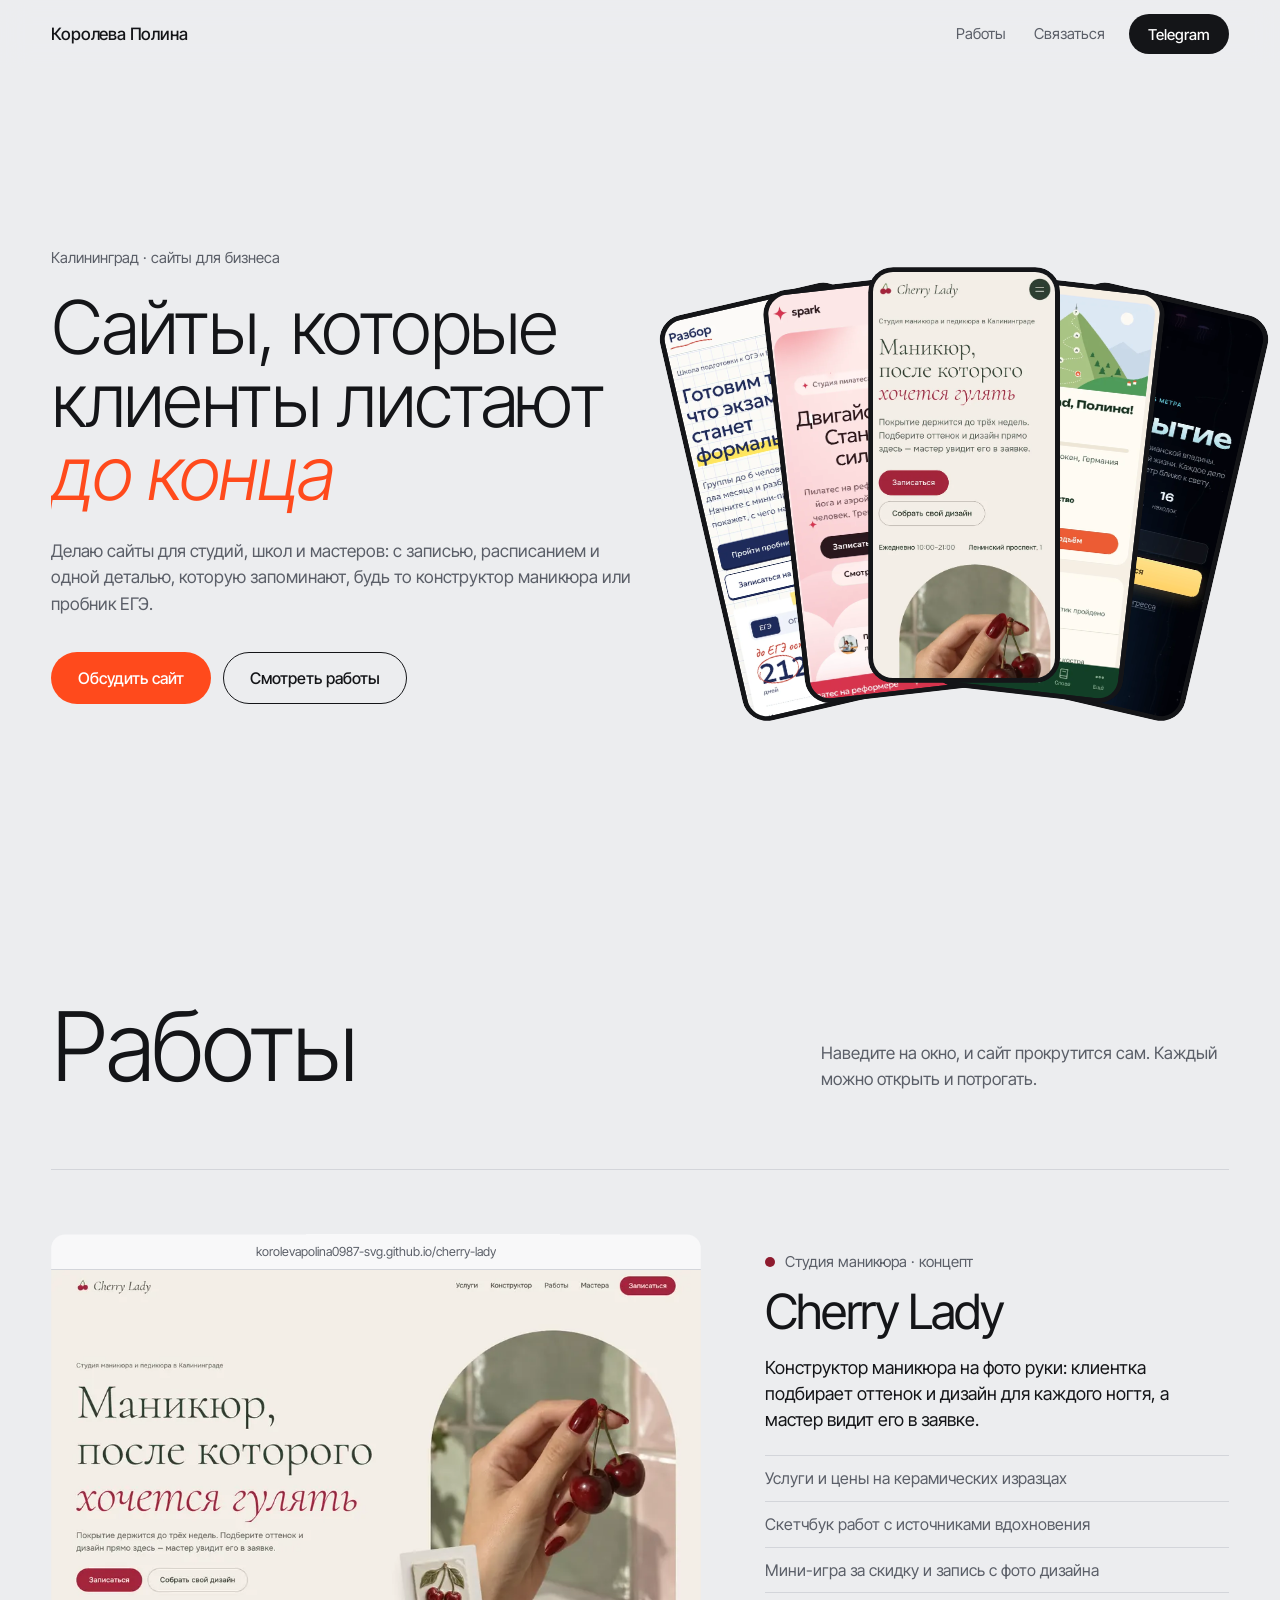
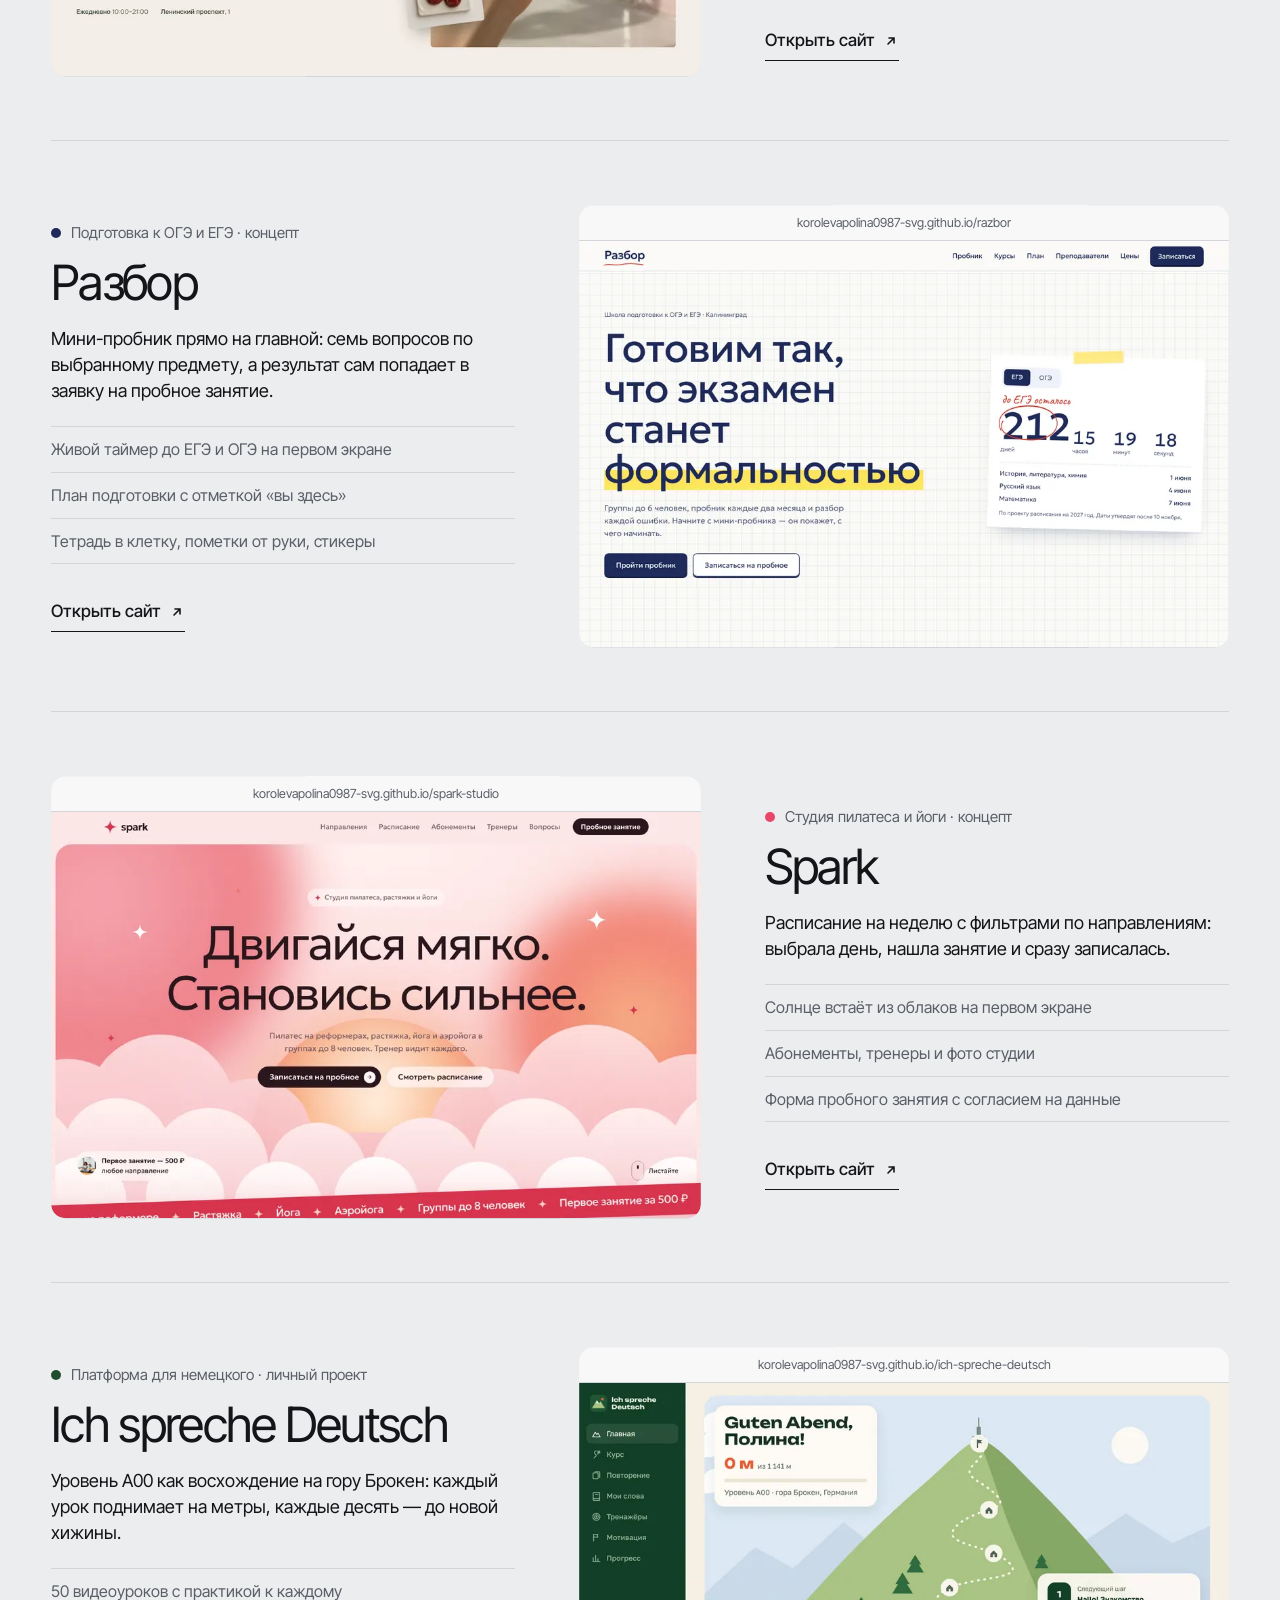
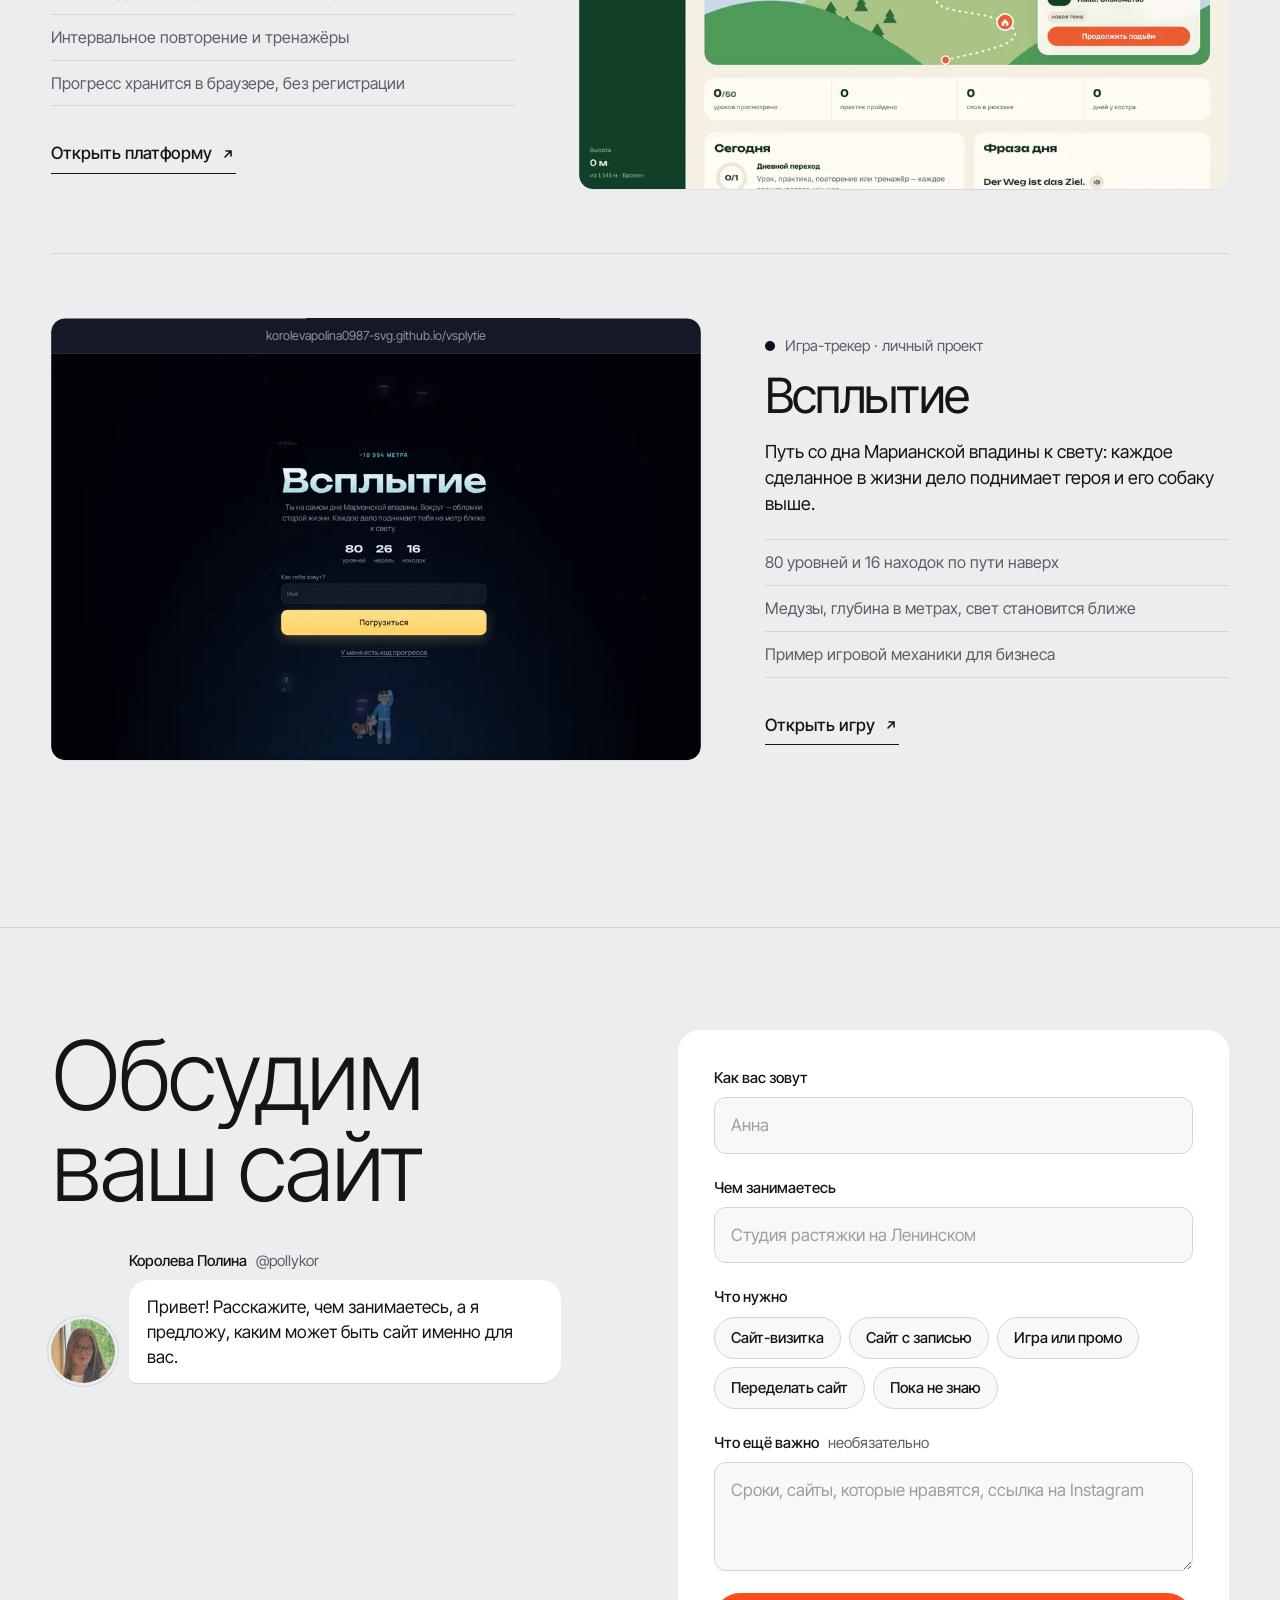
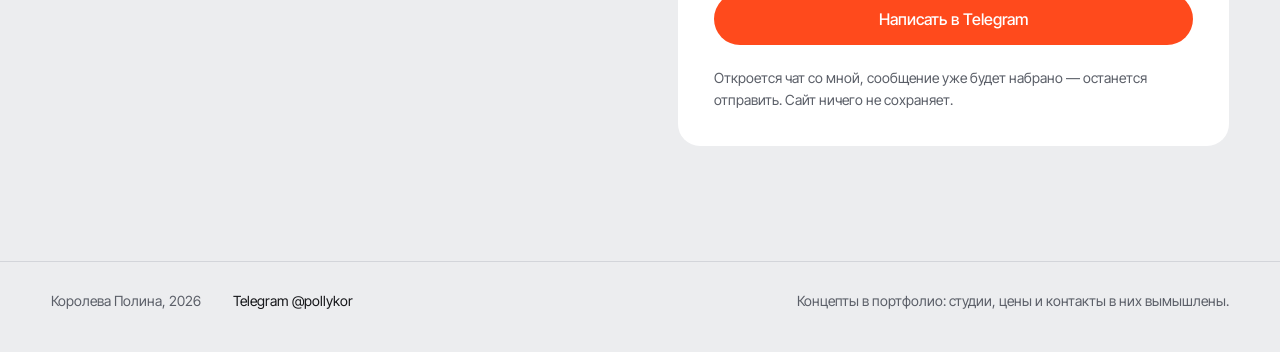
==== commit b9b0530f: "Add files via upload" ====
--- a/index.html
+++ b/index.html
@@ -19,7 +19,6 @@
   <a class="top__name" href="#top">Королева Полина</a>
   <nav class="top__nav" aria-label="Разделы">
     <a href="#works">Работы</a>
-    <a href="#about">Обо мне</a>
     <a href="#contact">Связаться</a>
   </nav>
   <a class="btn btn--small" href="https://t.me/pollykor" target="_blank" rel="noopener">Telegram</a>
@@ -157,27 +156,16 @@
     </article>
   </section>
 
-  <section class="about" id="about" aria-labelledby="about-title">
-    <figure class="about__photo">
-      <img src="assets/img/polina.webp" alt="Королева Полина в сером пиджаке и очках у окна" width="880" height="1100" loading="lazy">
-    </figure>
-    <div class="about__text">
-      <h2 id="about-title" data-split>Обо мне</h2>
-      <p class="about__lead">Я Королева Полина, живу в Калининграде и делаю сайты для местного бизнеса: студий, школ, мастеров и тех, кто только открылся.</p>
-      <p>До сайтов работала SMM-менеджером в IT-компании и монтировала видео. Поэтому думаю не только о том, как сайт выглядит, но и о том, как клиент найдёт его из соцсетей и откроет с телефона.</p>
-      <dl class="facts">
-        <div><dt>Учусь</dt><dd>КГТУ, корпоративные информационные системы</dd></div>
-        <div><dt>Раньше</dt><dd>SMM в IT-компании, монтаж видео</dd></div>
-        <div><dt>После запуска</dt><dd>Месяц поддержки: правлю тексты, цены и фото</dd></div>
-      </dl>
-    </div>
-  </section>
-
   <section class="contact" id="contact" aria-labelledby="contact-title">
     <div class="contact__intro">
       <h2 id="contact-title" data-split>Обсудим ваш сайт</h2>
-      <p>Расскажите в двух словах, чем занимаетесь. Я отвечу в Telegram и предложу, каким может быть сайт именно для вас.</p>
-      <p class="contact__direct">Или напишите сразу: <a href="https://t.me/pollykor" target="_blank" rel="noopener">@pollykor</a></p>
+      <a class="chat" href="https://t.me/pollykor" target="_blank" rel="noopener" aria-label="Написать Королевой Полине в Telegram">
+        <img class="chat__ava" src="assets/img/polina-face.webp" alt="" width="240" height="240" loading="lazy">
+        <span class="chat__body">
+          <span class="chat__name">Королева Полина <span class="chat__nick">@pollykor</span></span>
+          <span class="chat__bubble">Привет! Расскажите, чем занимаетесь, а я предложу, каким может быть сайт именно для вас.</span>
+        </span>
+      </a>
     </div>
 
     <form class="form" id="brief" novalidate>
--- a/assets/css/style.css
+++ b/assets/css/style.css
@@ -164,21 +164,14 @@
 .form__note{font-size:14px;color:var(--graphite)}
 
 
-/* обо мне */
-.about{max-width:var(--max);margin:0 auto;padding:clamp(48px,8vw,120px) var(--pad);display:grid;grid-template-columns:minmax(0,5fr) minmax(0,7fr);gap:clamp(32px,6vw,96px);align-items:center;border-top:1px solid var(--line)}
-.about__photo{margin:0;border-radius:var(--r-card);overflow:hidden;clip-path:inset(0 round var(--r-card));-webkit-clip-path:inset(0 round var(--r-card));aspect-ratio:4/5;background:var(--line)}
-.about__photo img{width:100%;height:100%;object-fit:cover}
-.about h2{font-size:clamp(48px,7.5vw,112px);line-height:.95;margin-bottom:clamp(24px,3vw,40px)}
-.about__text>p{max-width:34em;color:var(--graphite);font-size:clamp(17px,1.3vw,19px)}
-.about__text>p+p{margin-top:16px}
-.about__lead{color:var(--ink)!important;font-size:clamp(20px,1.7vw,24px)!important;line-height:1.4}
-.facts{margin:32px 0 0;max-width:36em}
-.facts div{display:grid;grid-template-columns:9.5em 1fr;gap:16px;padding:14px 0;border-top:1px solid var(--line)}
-.facts div:last-child{border-bottom:1px solid var(--line)}
-.facts dt{color:var(--graphite);font-size:15px}
-.facts dd{margin:0}
-@media (max-width:900px){.about{grid-template-columns:1fr}.about__photo{max-width:440px}}
-@media (max-width:480px){.facts div{grid-template-columns:1fr;gap:2px}}
+/* сообщение-приглашение в Telegram */
+.chat{display:flex;align-items:flex-end;gap:14px;margin-top:36px;max-width:30em;text-decoration:none;color:var(--ink)}
+.chat__ava{width:64px;height:64px;border-radius:50%;object-fit:cover;flex:none;box-shadow:0 0 0 3px var(--fog),0 0 0 4px var(--line)}
+.chat__body{display:grid;gap:8px}
+.chat__name{font-weight:500;font-size:15px}
+.chat__nick{font-weight:400;color:var(--graphite);margin-left:6px}
+.chat__bubble{position:relative;background:var(--white);padding:14px 18px;border-radius:20px 20px 20px 6px;font-size:clamp(17px,1.35vw,19px);line-height:1.45;box-shadow:0 1px 0 var(--line);transition:transform var(--t-ui) var(--ease-out)}
+@media (hover:hover) and (pointer:fine){.chat:hover .chat__bubble{transform:translateY(-3px)}.chat:hover .chat__nick{color:var(--signal)}}
 
 /* подвал */
 .foot{max-width:var(--max);margin:0 auto;padding:28px var(--pad) 40px;display:flex;flex-wrap:wrap;gap:10px 32px;font-size:14px;color:var(--graphite);border-top:1px solid var(--line)}
@@ -217,13 +210,13 @@
   .js .work.is-in .work__text>*{opacity:1;translate:0 0}
 
 
-  .js .about__photo{clip-path:inset(100% 0 0 0 round var(--r-card));-webkit-clip-path:inset(100% 0 0 0 round var(--r-card));transition:clip-path 1.3s var(--ease-in-out),-webkit-clip-path 1.3s var(--ease-in-out)}
-  .js .about__photo img{translate:0 14%;scale:1.12;transition:translate 1.6s var(--ease-soft),scale 1.6s var(--ease-soft)}
-  .js .about.is-in .about__photo{clip-path:inset(0 round var(--r-card));-webkit-clip-path:inset(0 round var(--r-card))}
-  .js .about.is-in .about__photo img{translate:0 0;scale:1}
-  .js .about__text>p,.js .facts div{opacity:0;translate:0 18px;transition:opacity .7s var(--ease-out),translate .8s var(--ease-out);transition-delay:calc(500ms + var(--i,0) * 80ms)}
-  .js .about.is-in .about__text>p,.js .about.is-in .facts div{opacity:1;translate:0 0}
-
+
+  .js .chat__ava{scale:.4;opacity:0;transition:scale .6s var(--ease-out),opacity .4s}
+  .js .chat__name{opacity:0;transition:opacity .5s}
+  .js .chat__bubble{opacity:0;scale:.6;transform-origin:0 100%;transition:opacity .35s var(--ease-out),scale .55s var(--ease-expo)}
+  .js .contact.is-in .chat__ava{scale:1;opacity:1;transition-delay:.35s}
+  .js .contact.is-in .chat__name{opacity:1;transition-delay:.5s}
+  .js .contact.is-in .chat__bubble{opacity:1;scale:1;transition-delay:.75s}
   .js .contact__intro p,.js .form{opacity:0;translate:0 24px;transition:opacity .8s var(--ease-out),translate .9s var(--ease-out)}
   .js .contact.is-in .contact__intro p{opacity:1;translate:0 0;transition-delay:.3s}
   .js .contact.is-in .form{opacity:1;translate:0 0;transition-delay:.45s}
